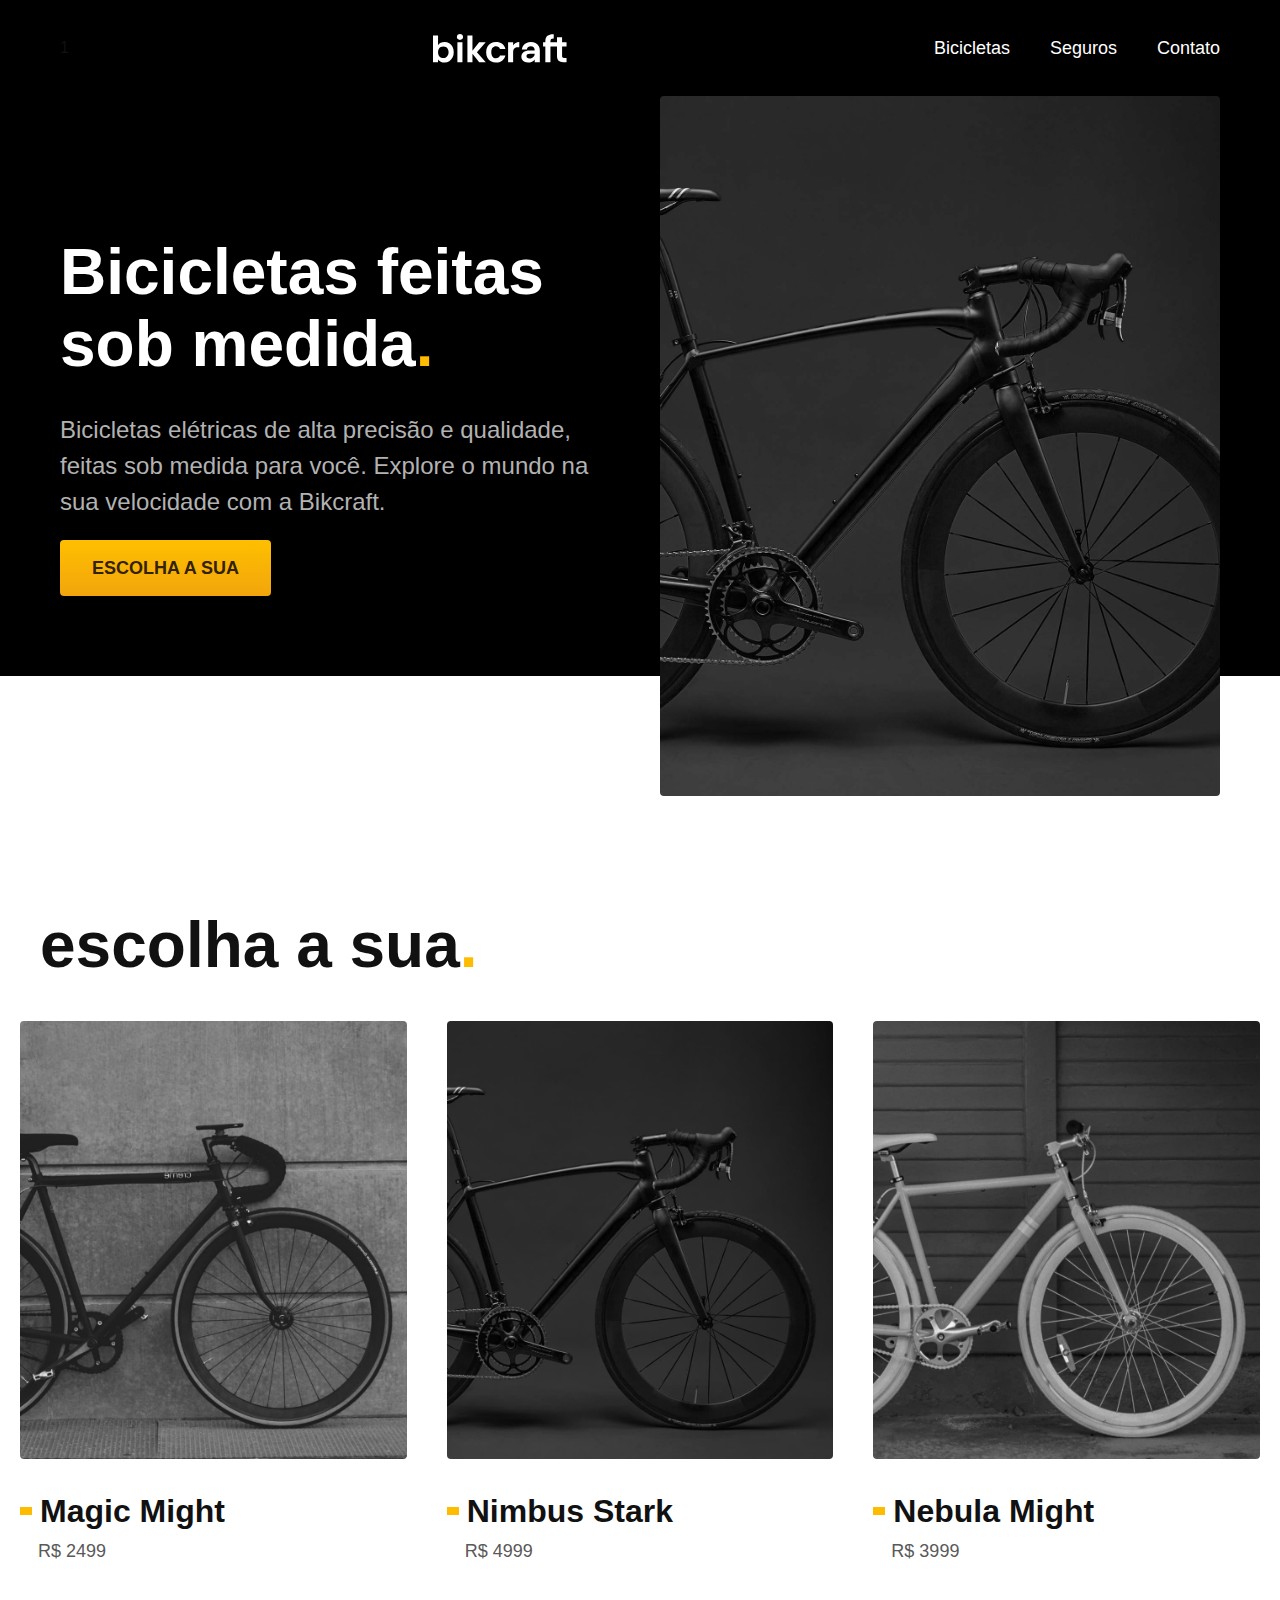
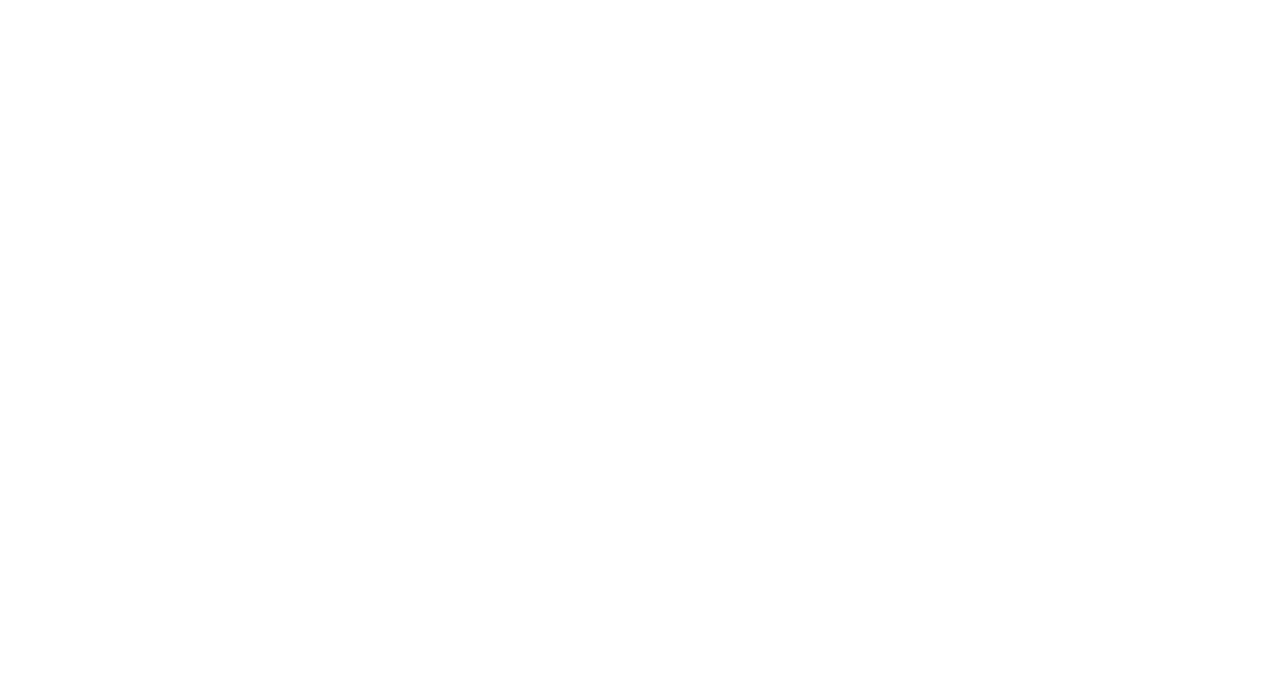
==== index.html @ 13116627 "Structuring the list of bicycles in Home" ====
<!DOCTYPE html>
<html lang="pt-br">
  <head>
    <meta charset="UTF-8" />
    <meta name="viewport" content="width=device-width, initial-scale=1.0" />

    <title>Bikcraft - Bicicletas Elétricas</title>
    <meta
      name="description"
      content="Bicicletas elétricas de alta precisão e qualidade,  feitas sob medida para o cliente. Explore o mundo na sua velocidade com a Bikcraft."
    />

    <link rel="stylesheet" href="./css/style.css" />
  </head>

  <body>
    <header class="header-bg">
      <div class="header">
        1
        <a href="./">
          <img src="./img/bikcraft.svg" alt="Bikcraft" />
        </a>
        <nav aria-label="primaria">
          <ul class="header-menu font-1-m cor-0">
            <li><a href="./bicicletas.html">Bicicletas</a></li>
            <li><a href="./seguros.html">Seguros</a></li>
            <li><a href="./contato.html">Contato</a></li>
          </ul>
        </nav>
      </div>
    </header>
    <main class="introducao-bg">
      <div class="introducao">
        <div class="introducao-conteudo">
          <h1 class="font-1-xxl cor-0">
            Bicicletas feitas sob medida<span class="cor-p1">.</span>
          </h1>
          <p class="font-2-l cor-5">
            Bicicletas elétricas de alta precisão e qualidade, feitas sob medida
            para você. Explore o mundo na sua velocidade com a Bikcraft.
          </p>
          <a class="botao" href="./bicicletas.html">Escolha a sua</a>
        </div>
        <div>
          <img
            src="./img/fotos/introducao.jpg"
            alt="Bicicleta elétrica preta."
          />
        </div>
      </div>
    </main>
    <article class="bicicletas-lista">
      <h2 class="font-1-xxl">escolha a sua<span class="cor-p1">.</span></h2>
      <ul>
        <li>
          <a href="./bicicletas/magic.html">
            <img src="img/bicicletas/magic-home.jpg" alt="Bicicleta Preta" />
            <h3 class="font-1-xl">Magic Might</h3>
            <span class="font-2-m cor-8">R$ 2499</span>
          </a>
        </li>
        <li>
          <a href="./bicicletas/nimbus.html">
            <img src="img/bicicletas/nimbus-home.jpg" alt="Bicicleta Preta" />
            <h3 class="font-1-xl">Nimbus Stark</h3>
            <span class="font-2-m cor-8">R$ 4999</span>
          </a>
        </li>
        <li>
          <a href="./bicicletas/nebula.html">
            <img src="img/bicicletas/nebula-home.jpg" alt="Bicicleta Preta" />
            <h3 class="font-1-xl">Nebula Might</h3>
            <span class="font-2-m cor-8">R$ 3999</span>
          </a>
        </li>
      </ul>
    </article>
  </body>
</html>
---- css/style.css ----
@import "./global/global.css";
@import "./utilidades/tipografia.css";
@import "./utilidades/cores.css";

@import "./global/header.css";

/* Utilidades */
@import "./utilidades/componentes.css";

/* Home */
@import "./home/introducao.css";
@import "./home/bicicletas-lista.css";
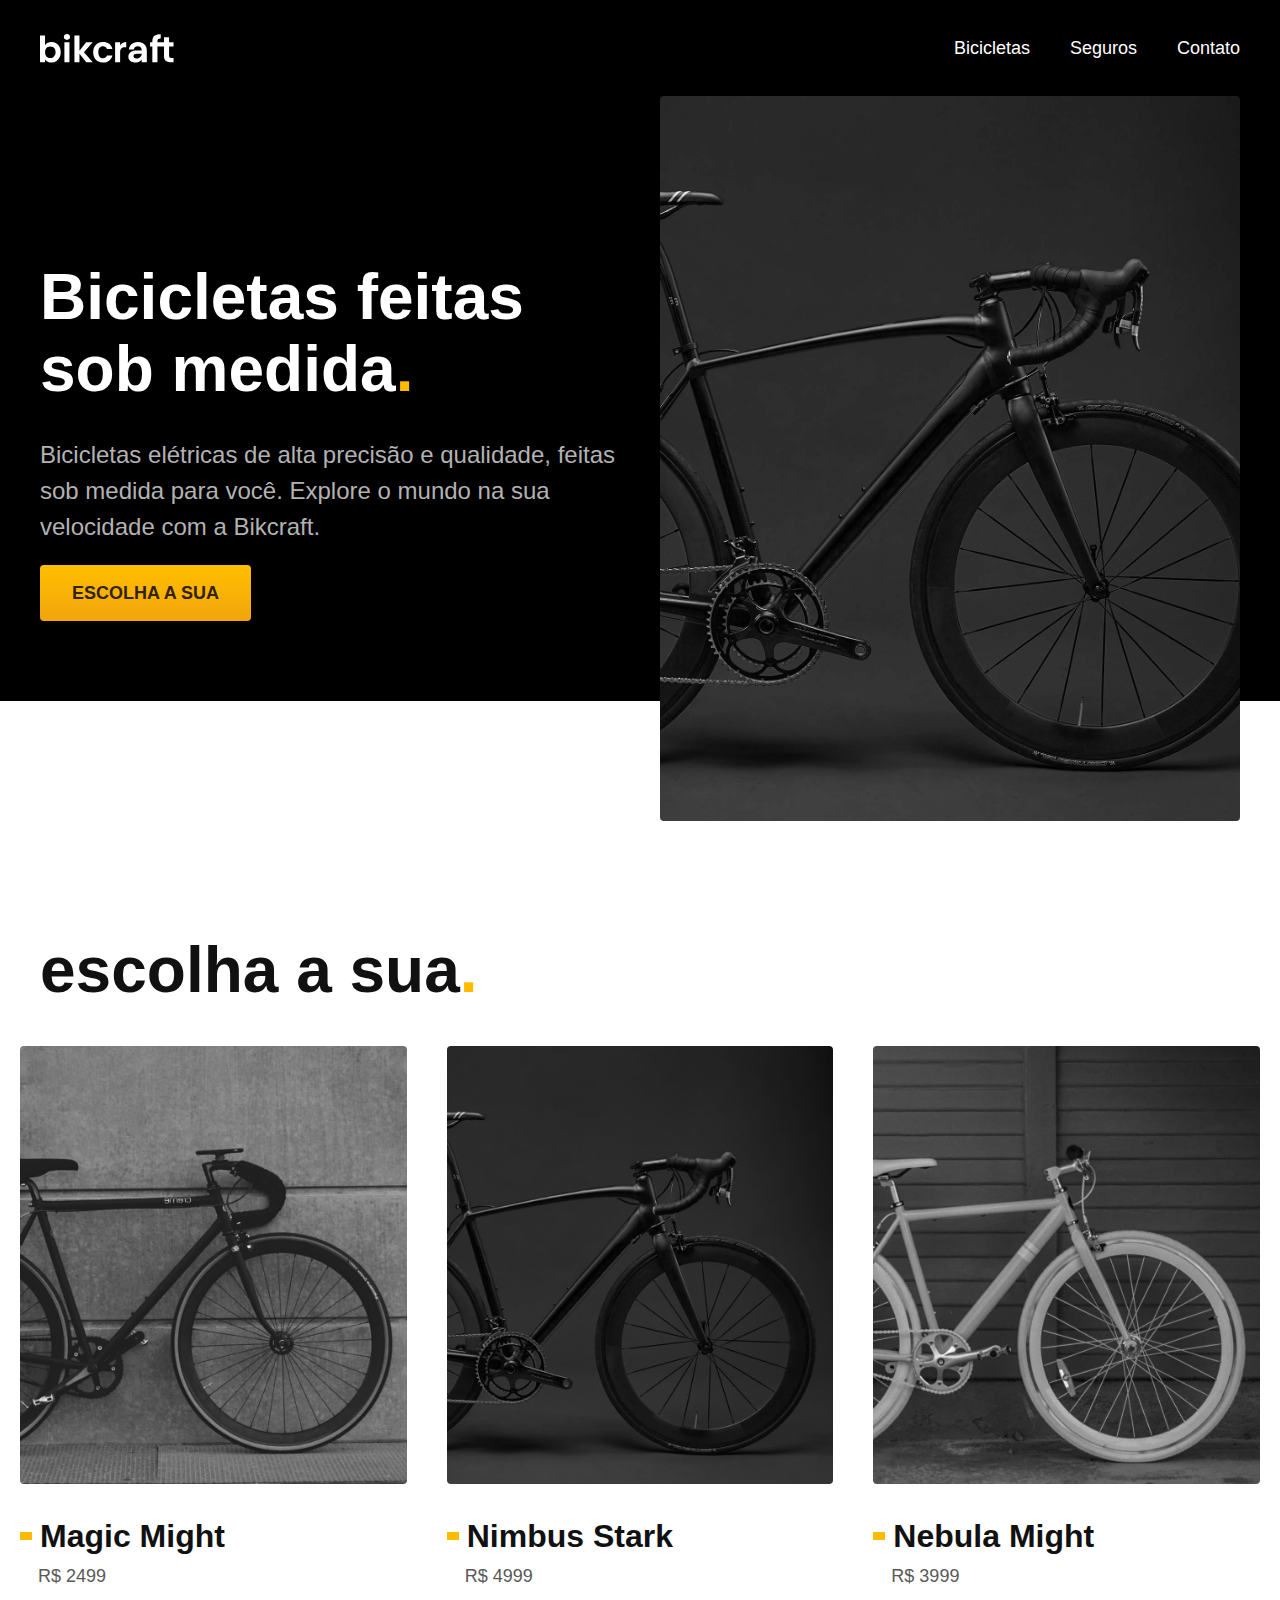
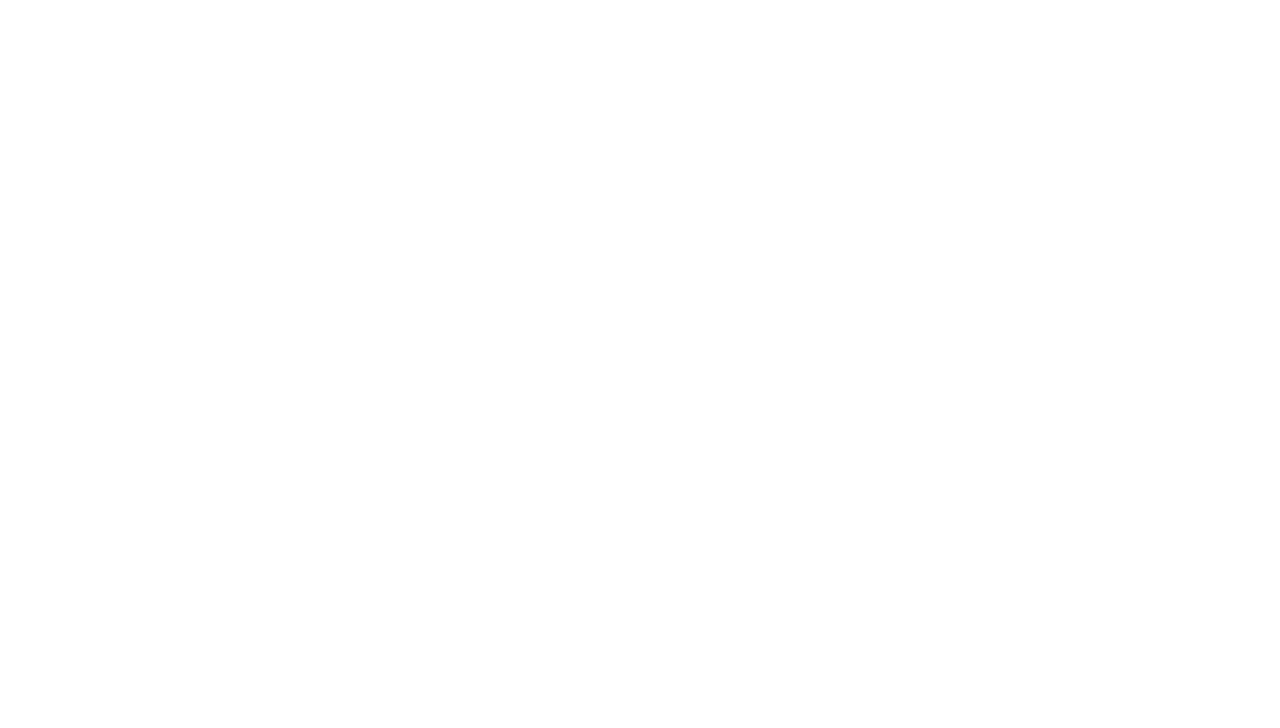
==== commit a1da42c7: "adding css container class" ====
--- a/index.html
+++ b/index.html
@@ -15,8 +15,7 @@
 
   <body>
     <header class="header-bg">
-      <div class="header">
-        1
+      <div class="container header">
         <a href="./">
           <img src="./img/bikcraft.svg" alt="Bikcraft" />
         </a>
@@ -30,7 +29,7 @@
       </div>
     </header>
     <main class="introducao-bg">
-      <div class="introducao">
+      <div class="container introducao">
         <div class="introducao-conteudo">
           <h1 class="font-1-xxl cor-0">
             Bicicletas feitas sob medida<span class="cor-p1">.</span>
@@ -50,7 +49,9 @@
       </div>
     </main>
     <article class="bicicletas-lista">
-      <h2 class="font-1-xxl">escolha a sua<span class="cor-p1">.</span></h2>
+      <h2 class="container font-1-xxl">
+        escolha a sua<span class="cor-p1">.</span>
+      </h2>
       <ul>
         <li>
           <a href="./bicicletas/magic.html">
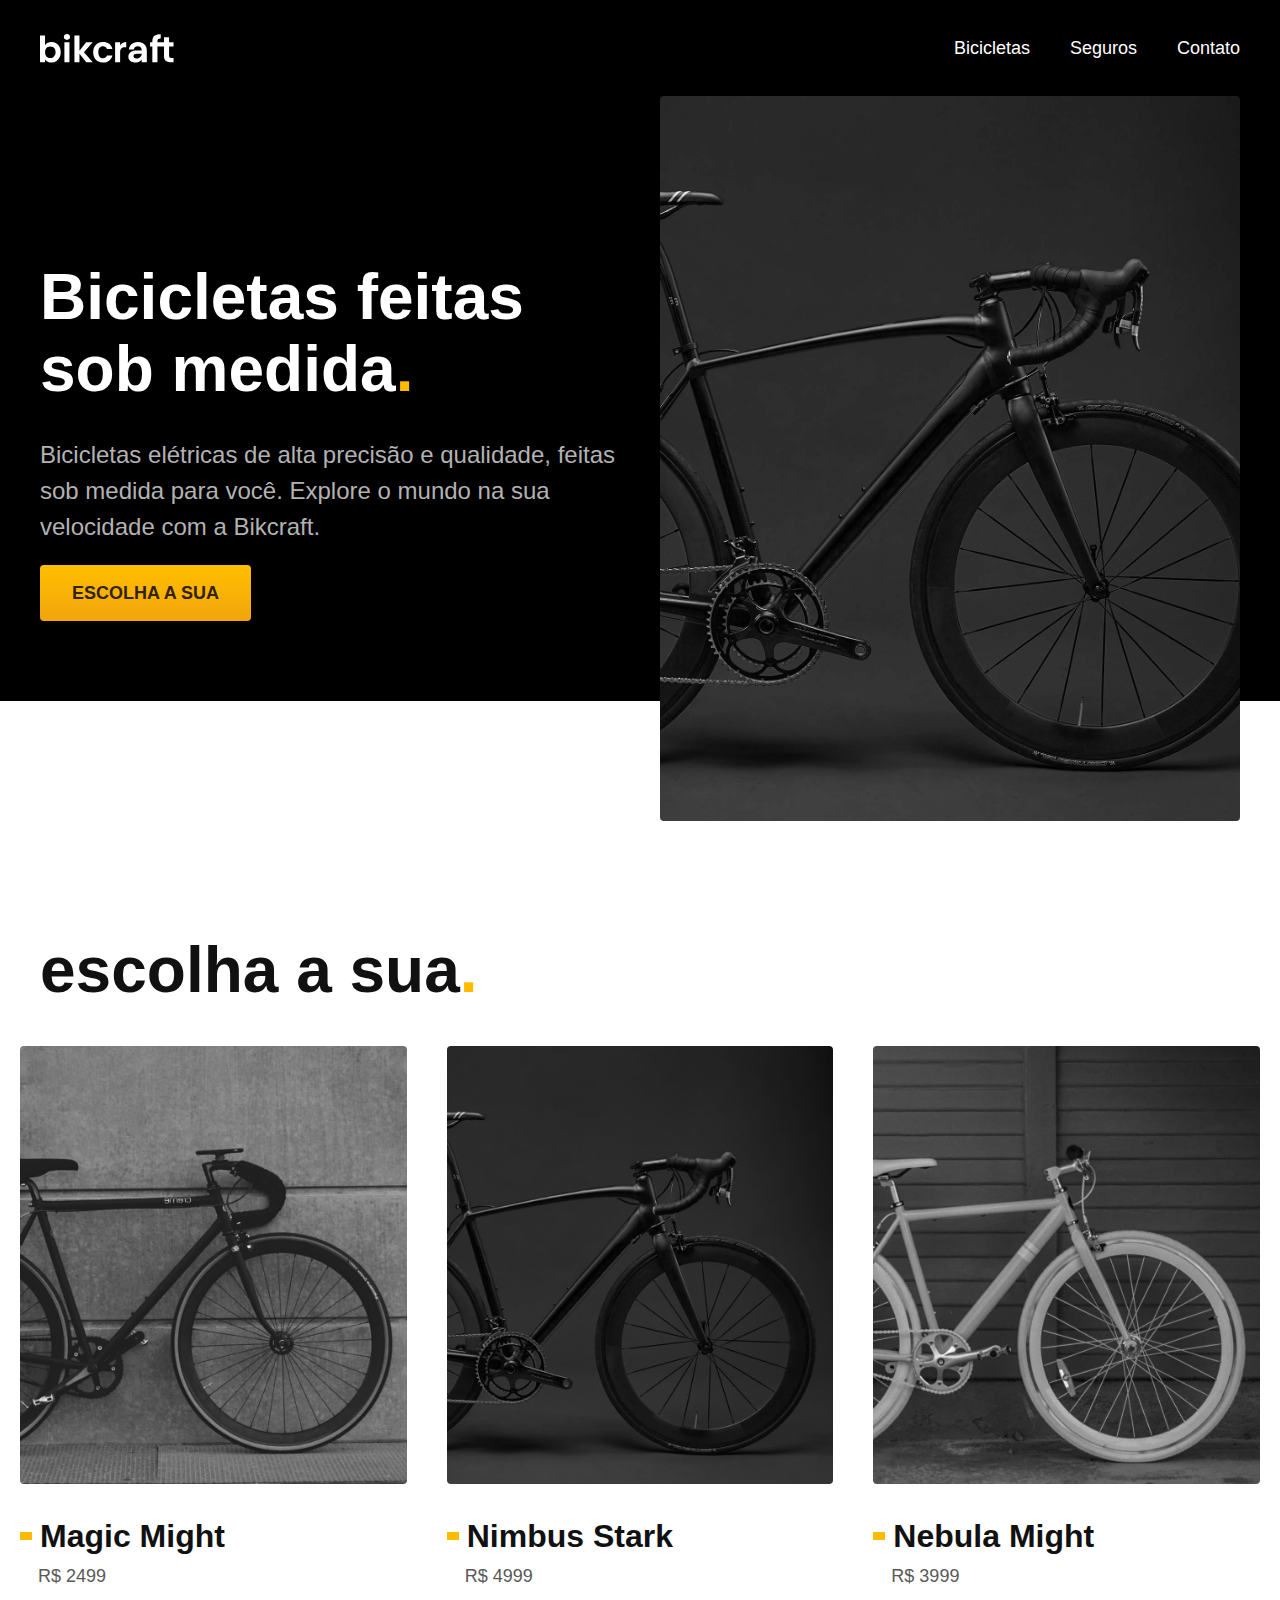
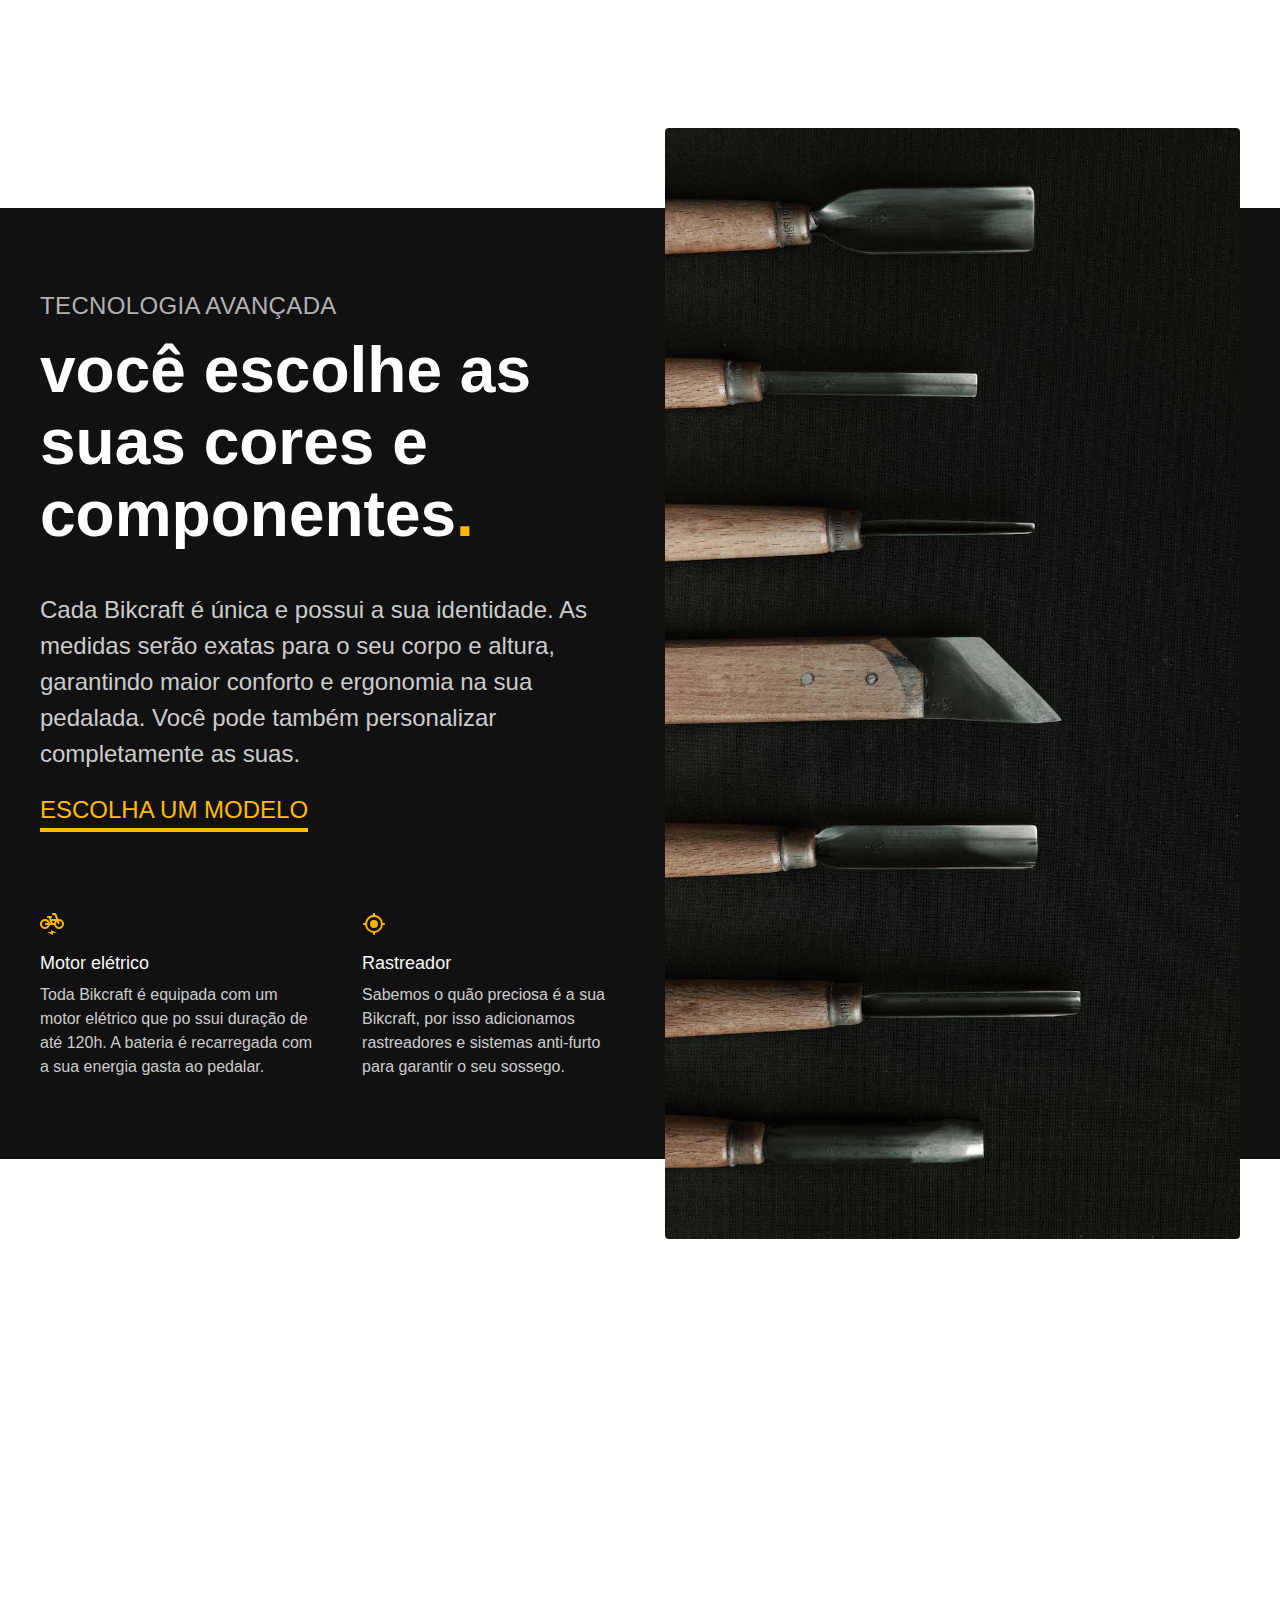
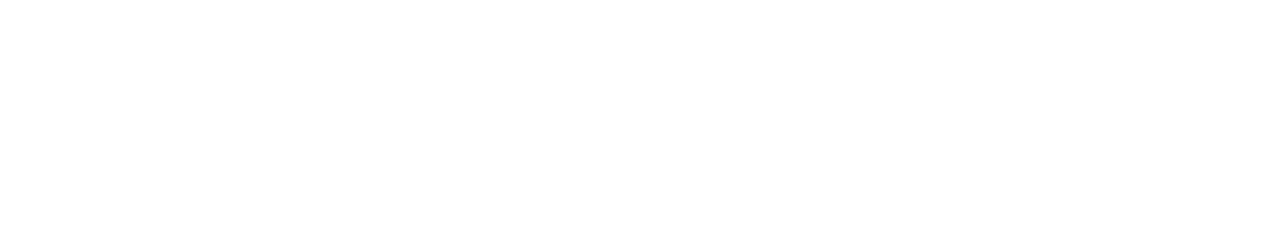
==== commit 9db6a8d0: "Stylizing session technology on home page" ====
--- a/index.html
+++ b/index.html
@@ -76,5 +76,46 @@
         </li>
       </ul>
     </article>
+    <article class="tecnologia-bg">
+      <div class="tecnologia-conteudo container">
+        <div class="tecnologia-info">
+          <span class="font-2-l-b cor-5">tecnologia avançada</span>
+          <h1 class="font-1-xxl cor-0">
+            você escolhe as suas cores e componentes<span class="cor-p1"
+              >.</span
+            >
+          </h1>
+          <p class="font-2-l cor-4">
+            Cada Bikcraft é única e possui a sua identidade. As medidas serão
+            exatas para o seu corpo e altura, garantindo maior conforto e
+            ergonomia na sua pedalada. Você pode também personalizar
+            completamente as suas.
+          </p>
+          <a class="link" href="#">escolha um modelo</a>
+          <div class="tencologia-vantagens">
+            <div>
+              <img src="/img/icones/eletrica.svg" />
+              <h2 class="font-1-m cor-1">Motor elétrico</h2>
+              <p class="font-2-s cor-4">
+                Toda Bikcraft é equipada com um motor elétrico que po ssui
+                duração de até 120h. A bateria é recarregada com a sua energia
+                gasta ao pedalar.
+              </p>
+            </div>
+            <div>
+              <img src="/img/icones/rastreador.svg" />
+              <h2 class="cor-1 font-1-m">Rastreador</h2>
+              <p class="font-2-s cor-4">
+                Sabemos o quão preciosa é a sua Bikcraft, por isso adicionamos
+                rastreadores e sistemas anti-furto para garantir o seu sossego.
+              </p>
+            </div>
+          </div>
+        </div>
+        <div class="tecnologia-img">
+          <img src="./img/fotos/tecnologia.jpg" alt="" />
+        </div>
+      </div>
+    </article>
   </body>
 </html>
--- a/css/style.css
+++ b/css/style.css
@@ -10,3 +10,4 @@
 /* Home */
 @import "./home/introducao.css";
 @import "./home/bicicletas-lista.css";
+@import "./home/tecnologia.css";
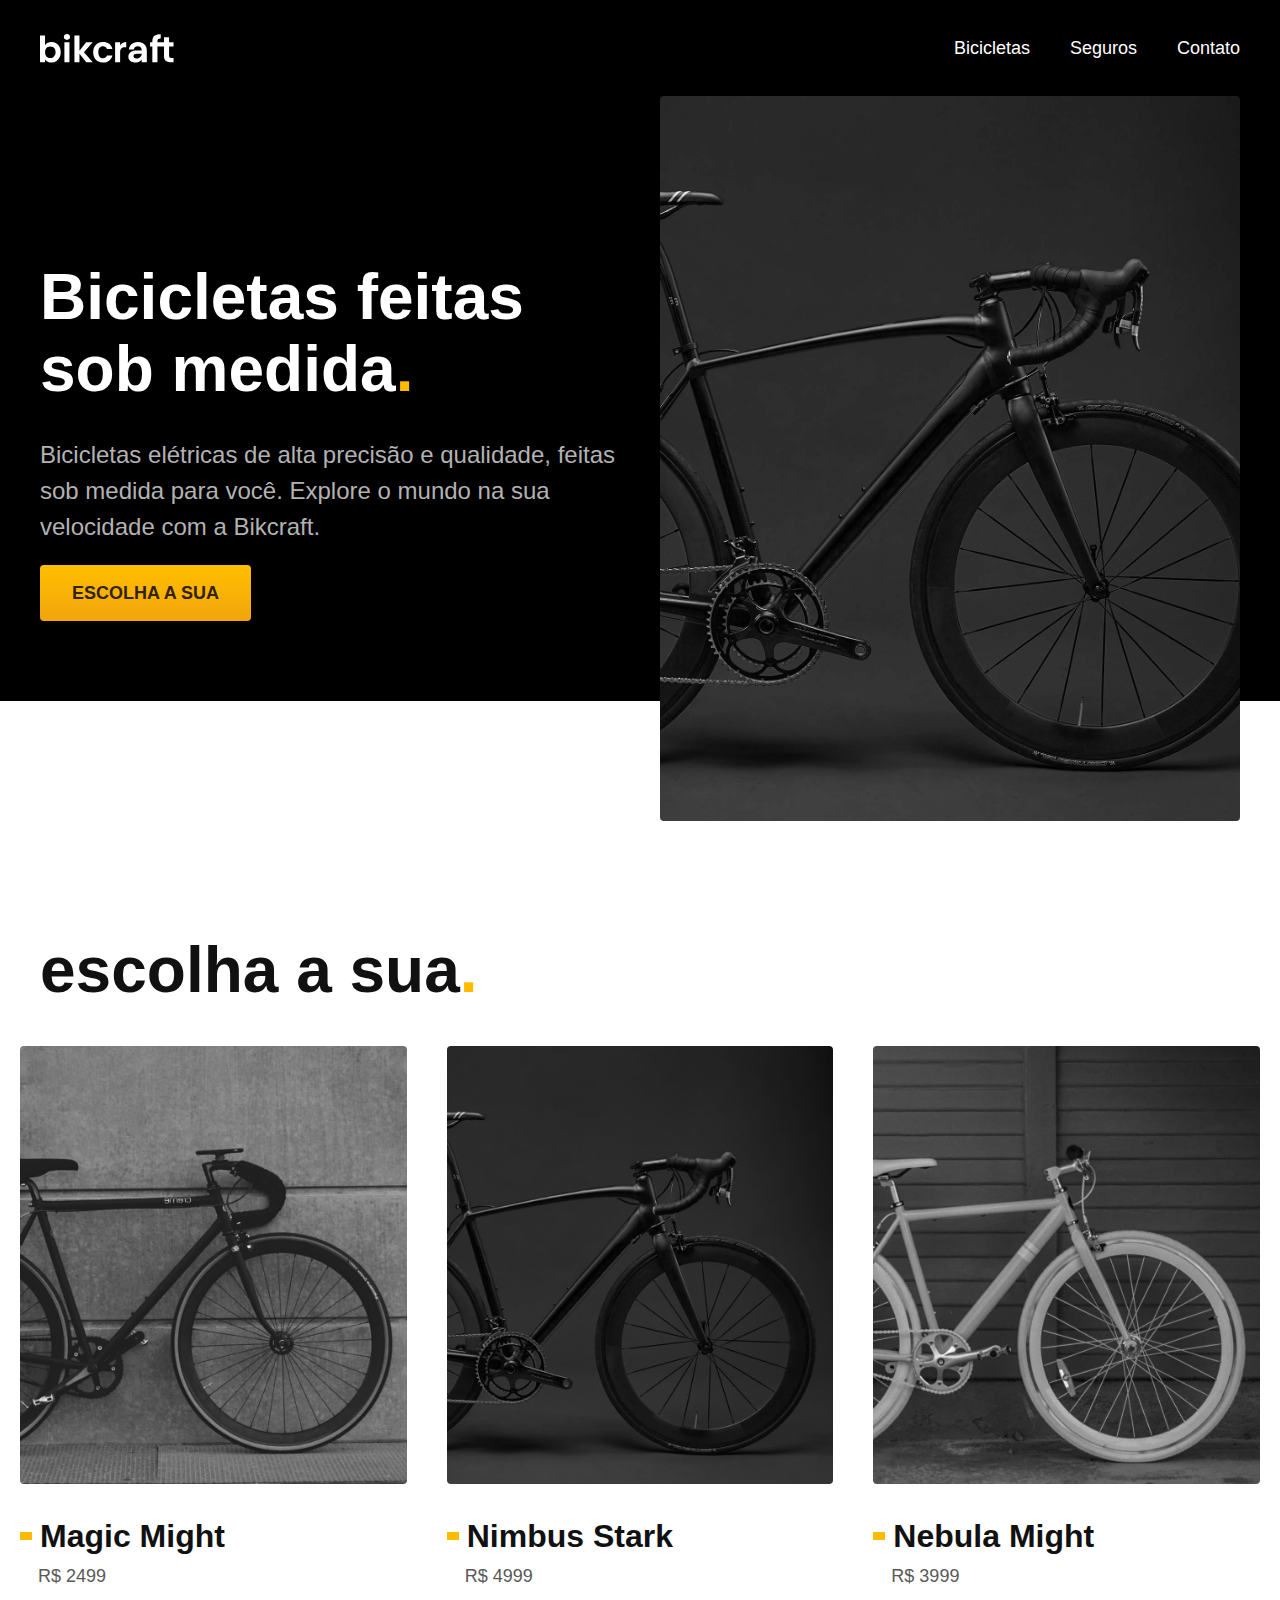
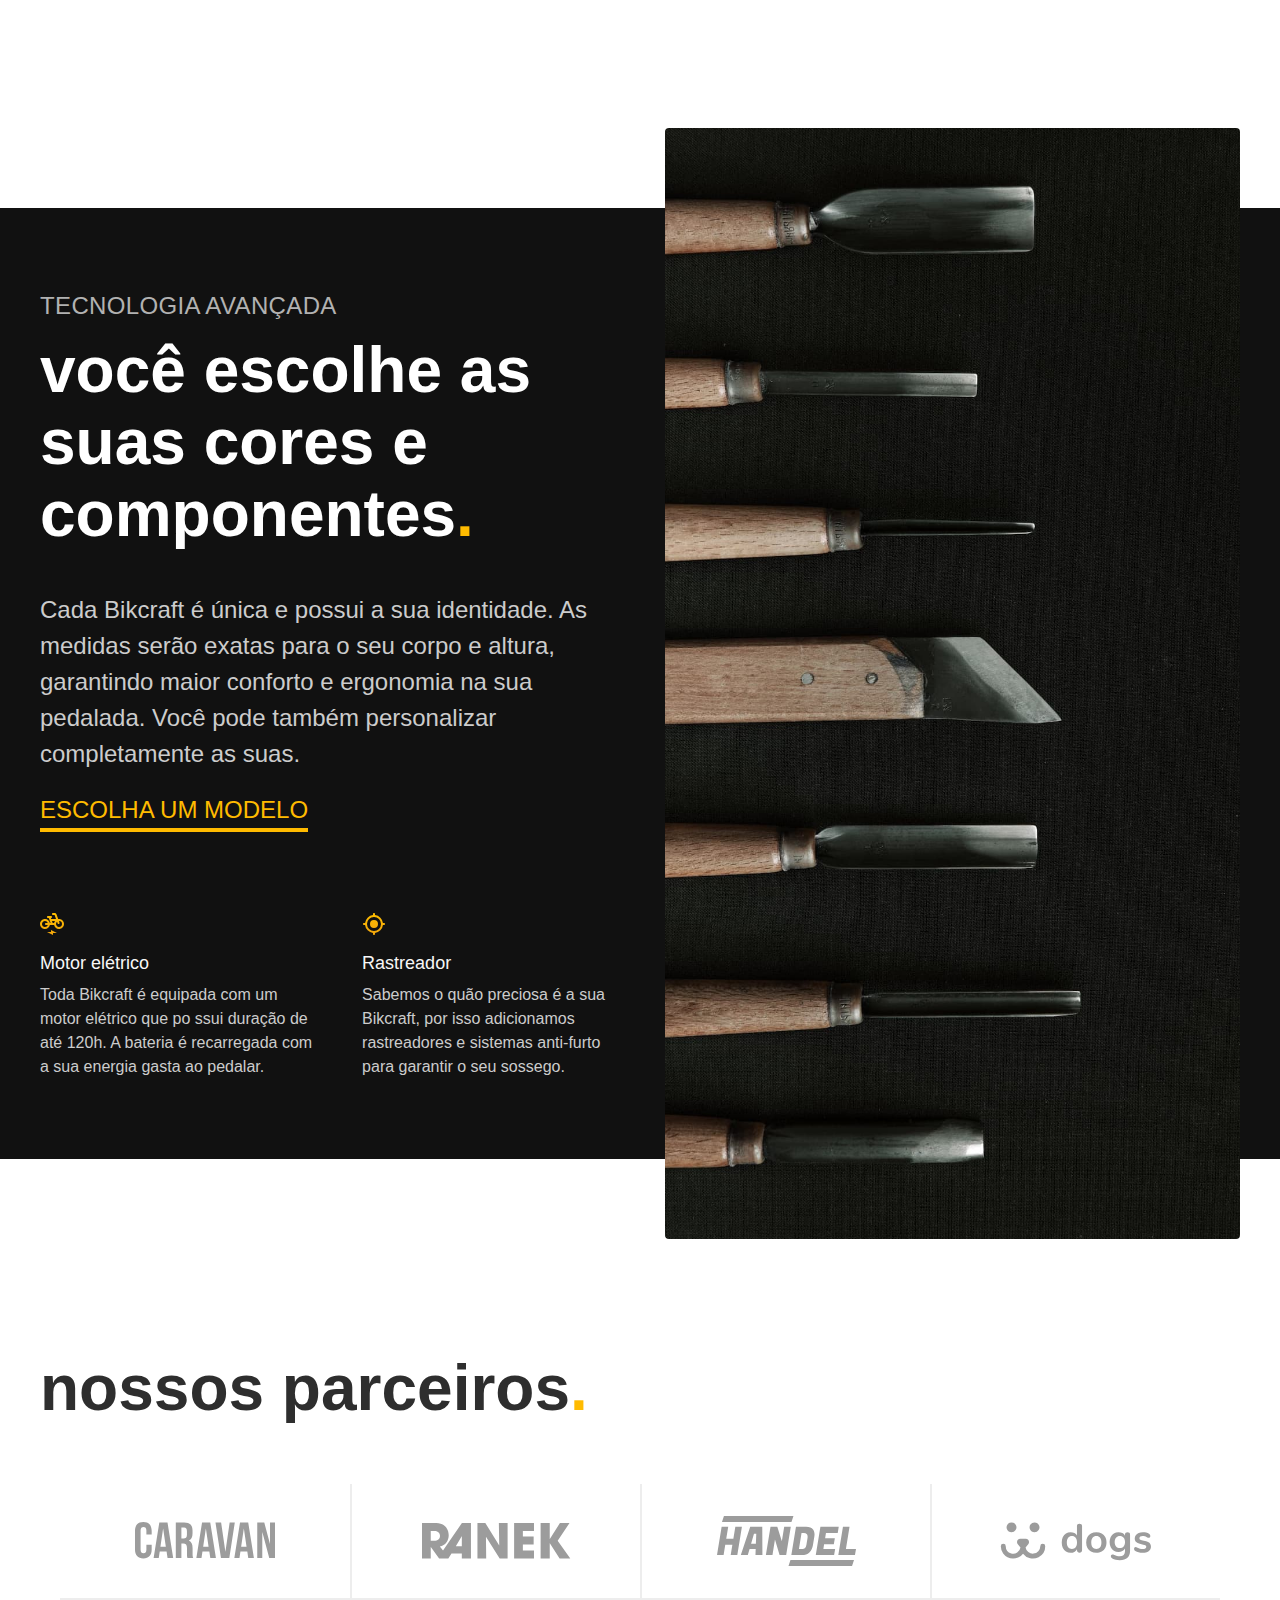
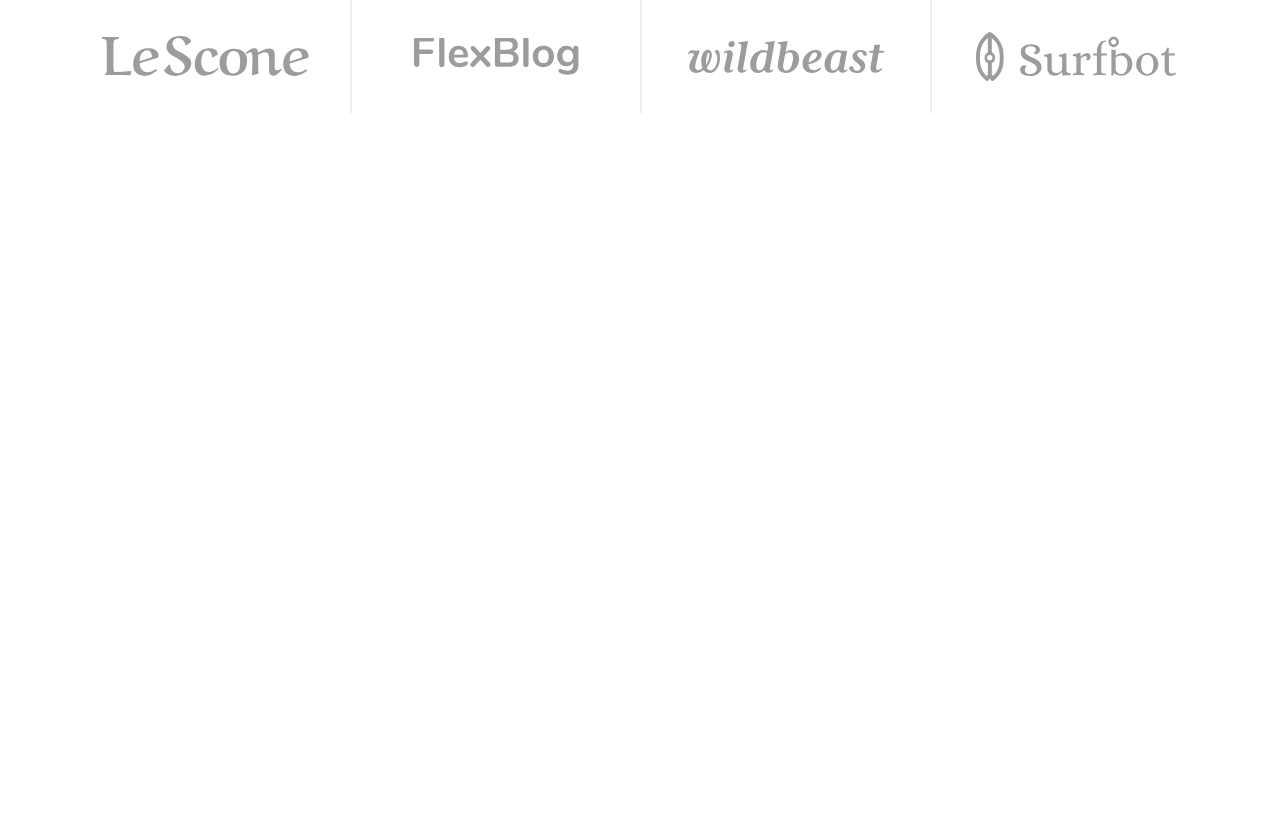
==== commit f84180f2: "Styling the Partners section" ====
--- a/index.html
+++ b/index.html
@@ -117,5 +117,20 @@
         </div>
       </div>
     </article>
+    <section class="container parceiros">
+      <h2 class="font-1-xxl cor-10">
+        nossos parceiros<span class="cor-p1">.</span>
+      </h2>
+      <ul>
+        <li><img src="img/parceiros/caravan.svg" /></li>
+        <li><img src="img/parceiros/ranek.svg" /></li>
+        <li><img src="img/parceiros/handel.svg" /></li>
+        <li><img src="img/parceiros/dogs.svg" /></li>
+        <li><img src="img/parceiros/lescone.svg" /></li>
+        <li><img src="img/parceiros/flexblog.svg" /></li>
+        <li><img src="img/parceiros/wildbeast.svg" /></li>
+        <li><img src="img/parceiros/surfbot.svg" /></li>
+      </ul>
+    </section>
   </body>
 </html>
--- a/css/style.css
+++ b/css/style.css
@@ -11,3 +11,4 @@
 @import "./home/introducao.css";
 @import "./home/bicicletas-lista.css";
 @import "./home/tecnologia.css";
+@import "./home/parceiros.css";
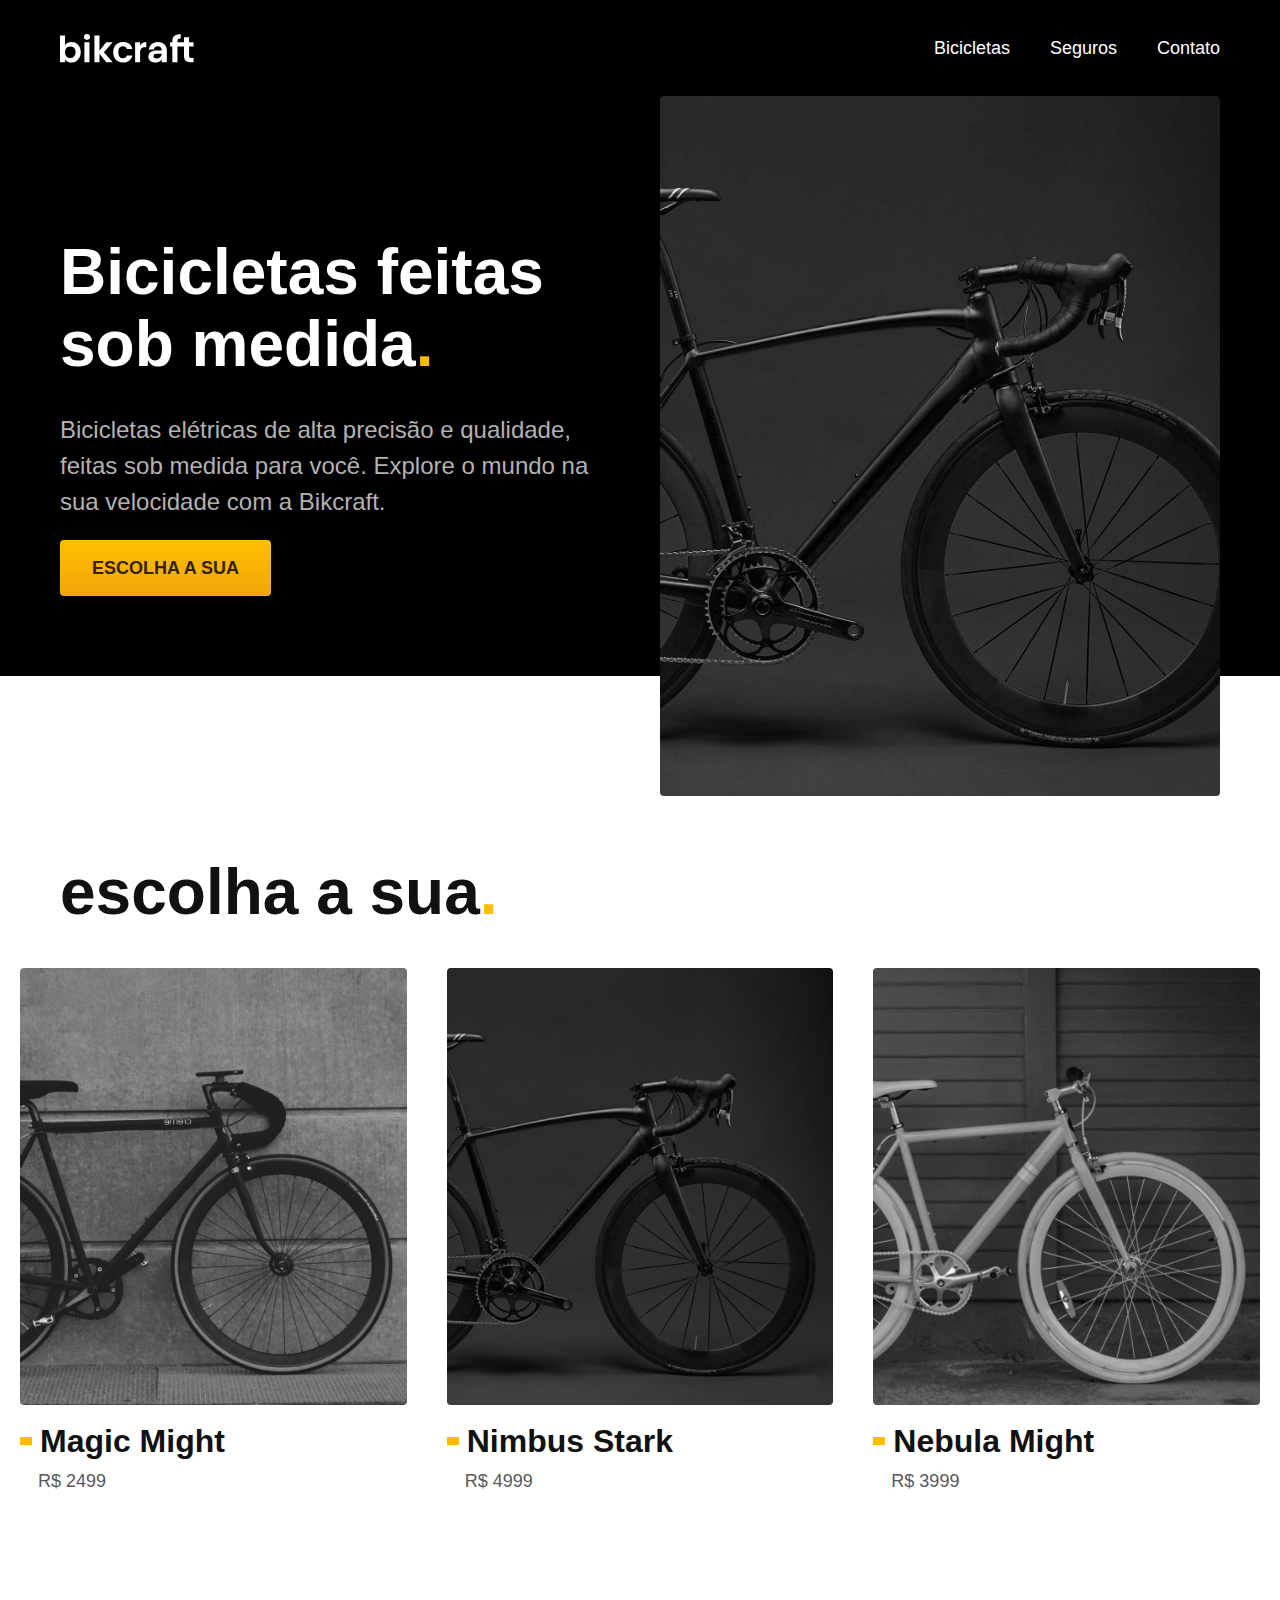
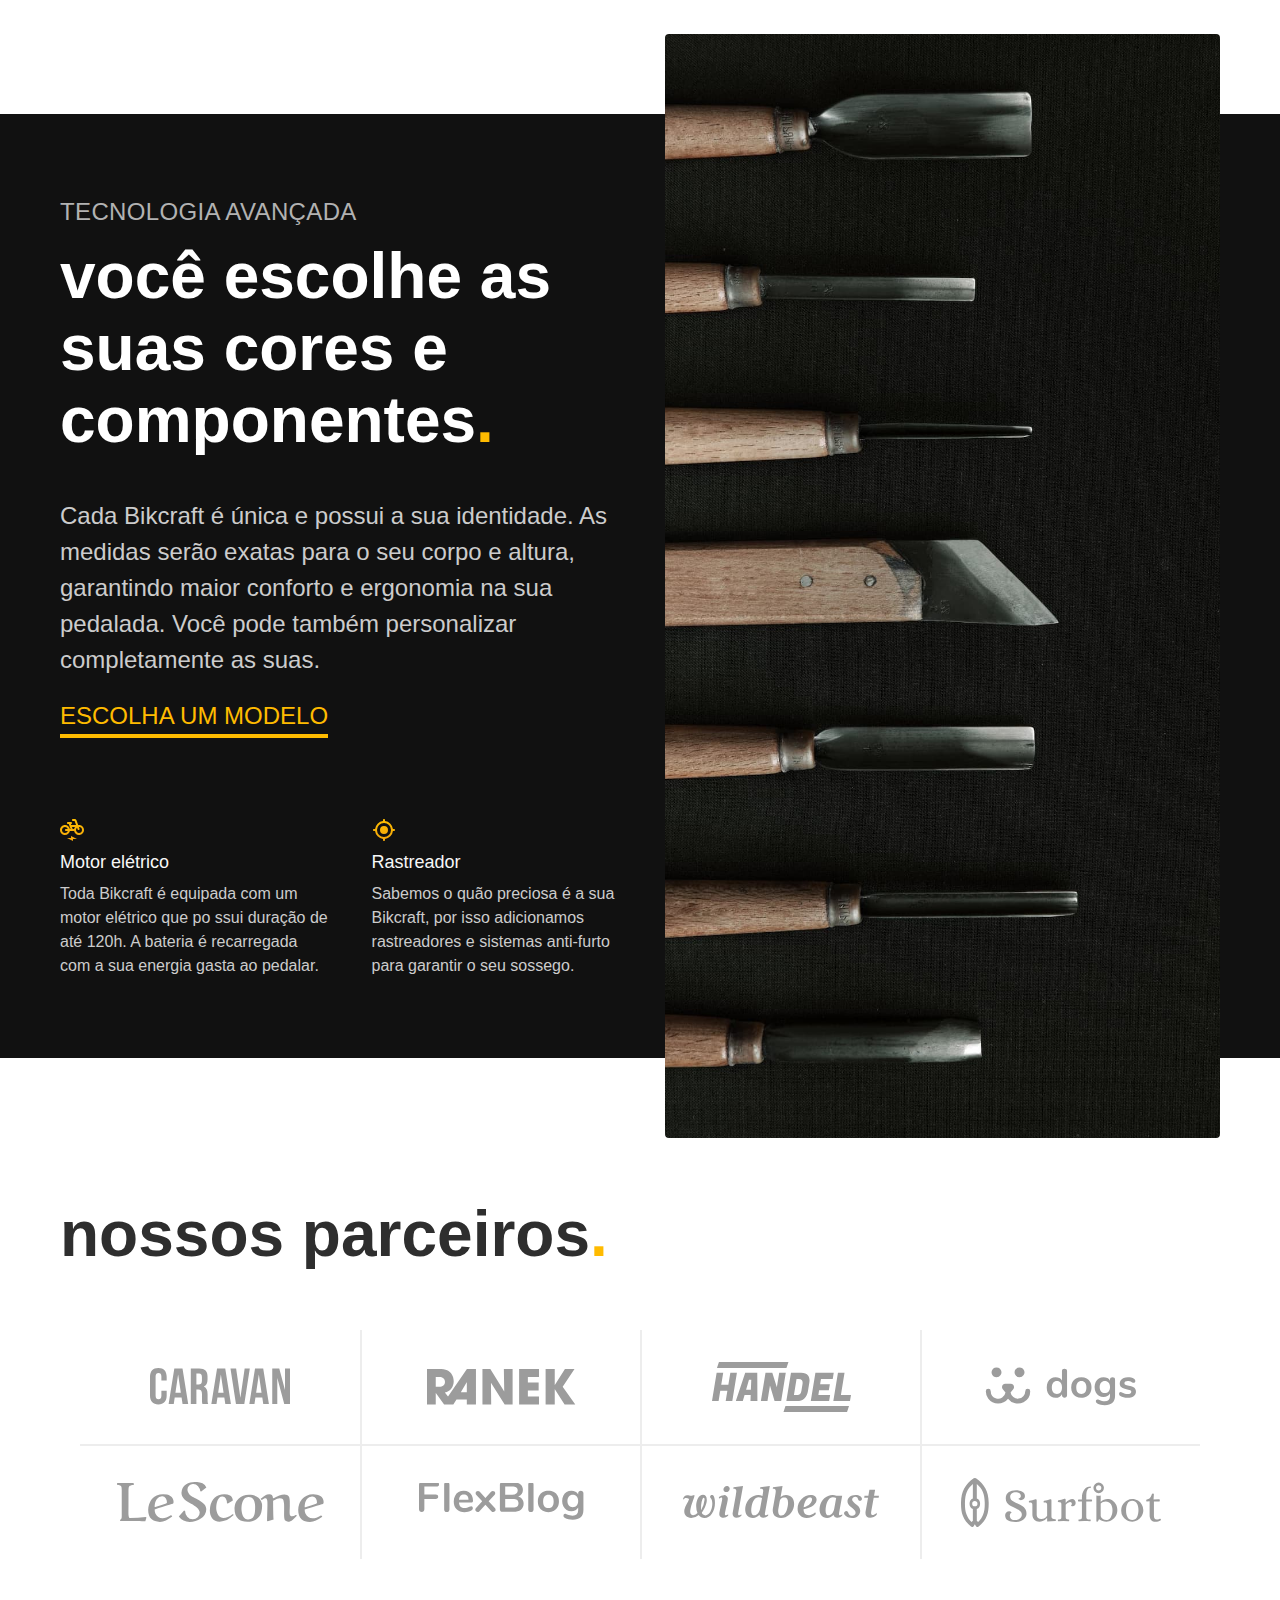
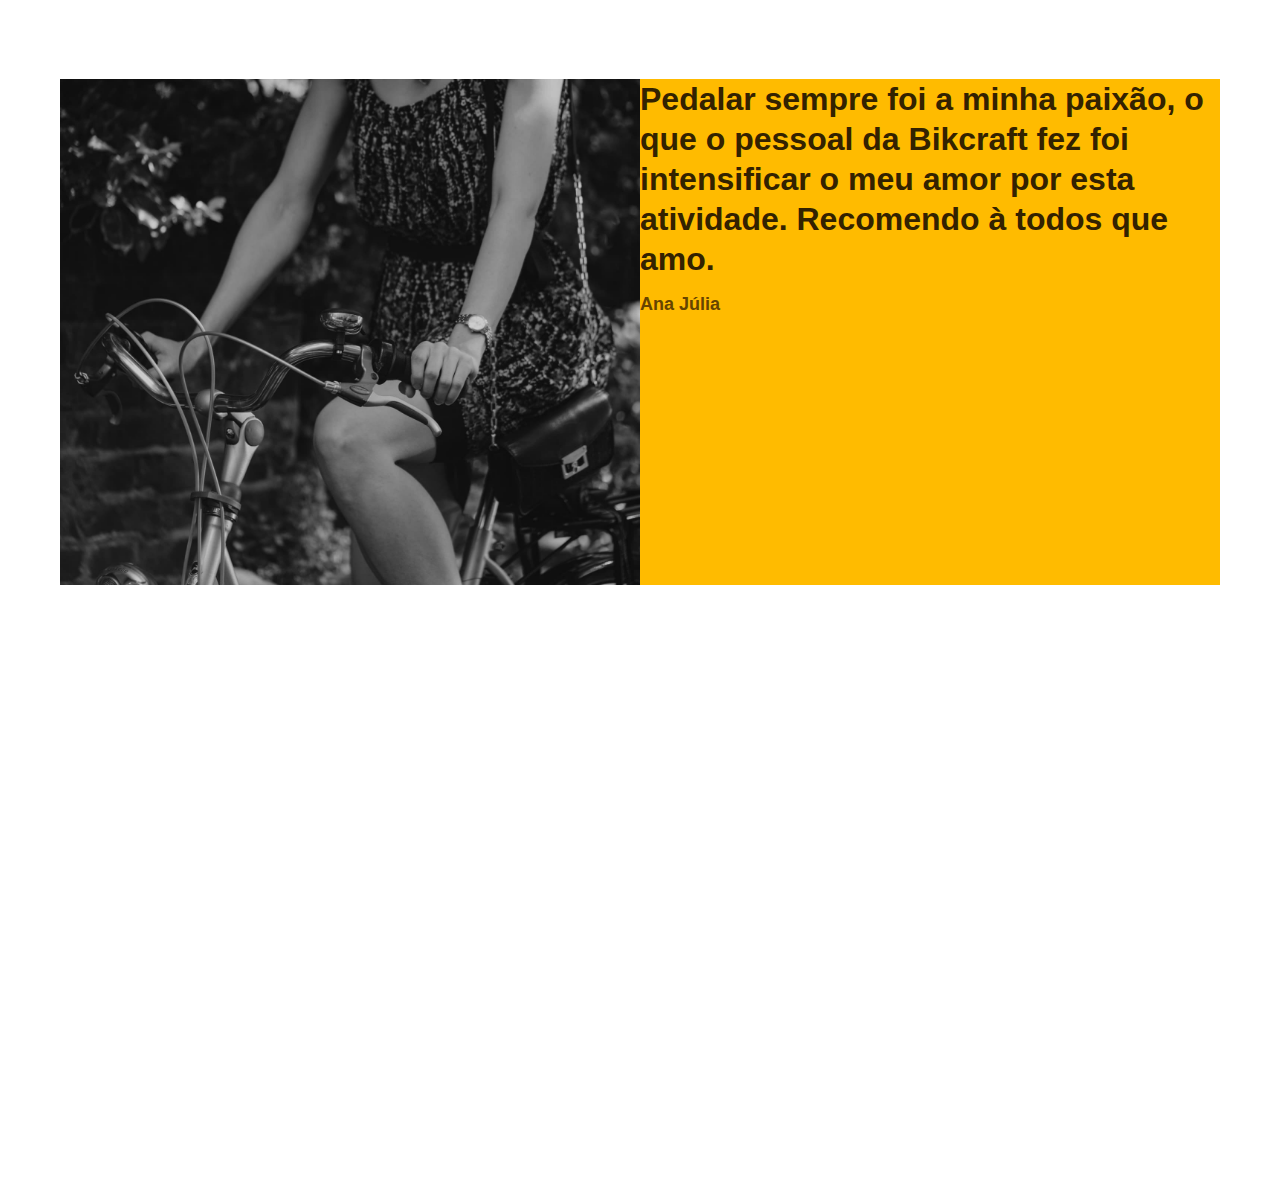
==== commit be73aa07: "Styling the Partners section" ====
--- a/index.html
+++ b/index.html
@@ -132,5 +132,22 @@
         <li><img src="img/parceiros/surfbot.svg" /></li>
       </ul>
     </section>
+    <section>
+      <div class="depoimento container">
+        <div>
+          <img src="/img/fotos/depoimento.jpg" />
+        </div>
+        <div class="depoimento-conteudo">
+          <blockquote class="font-1-xl cor-p5">
+            <p>
+              Pedalar sempre foi a minha paixão, o que o pessoal da Bikcraft fez
+              foi intensificar o meu amor por esta atividade. Recomendo à todos
+              que amo.
+            </p>
+            <span class="font-1-m-b cor-p4">Ana Júlia</span>
+          </blockquote>
+        </div>
+      </div>
+    </section>
   </body>
 </html>
--- a/css/style.css
+++ b/css/style.css
@@ -12,3 +12,4 @@
 @import "./home/bicicletas-lista.css";
 @import "./home/tecnologia.css";
 @import "./home/parceiros.css";
+@import "./home/depoimento.css";
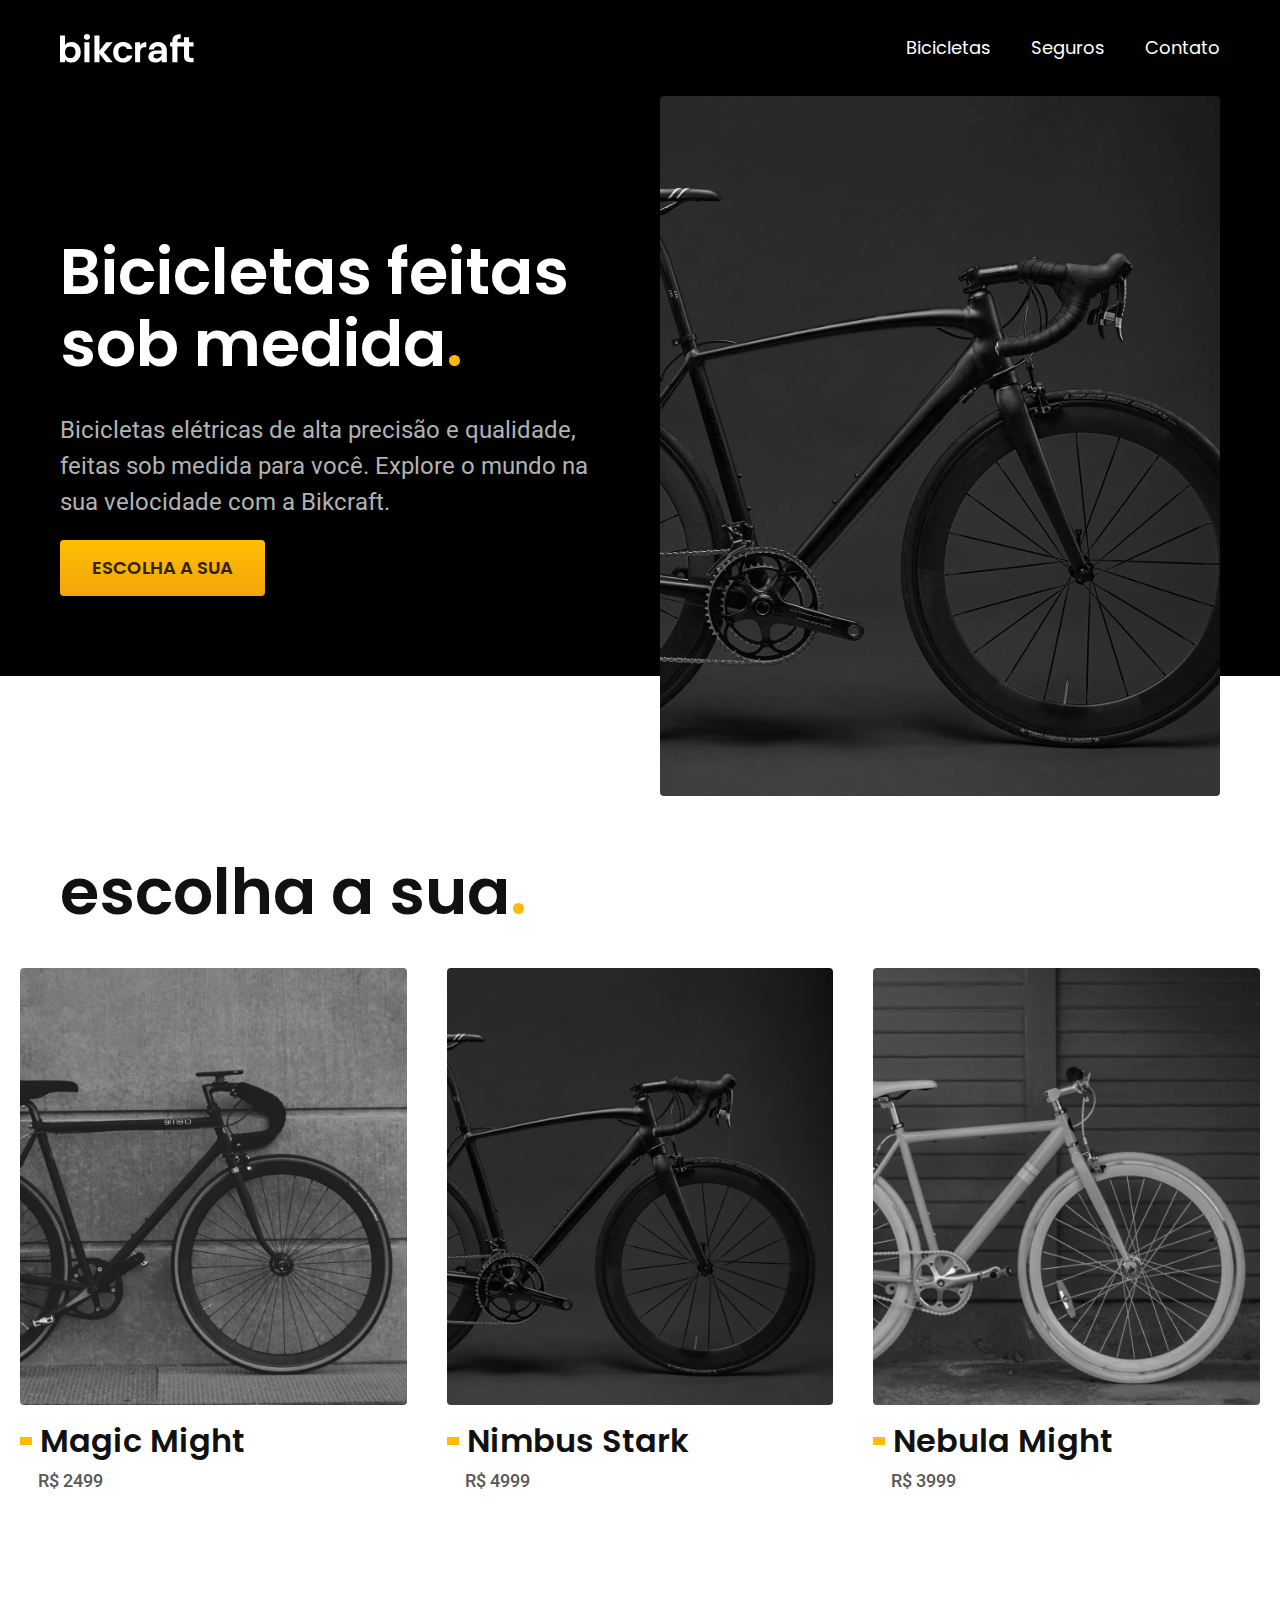
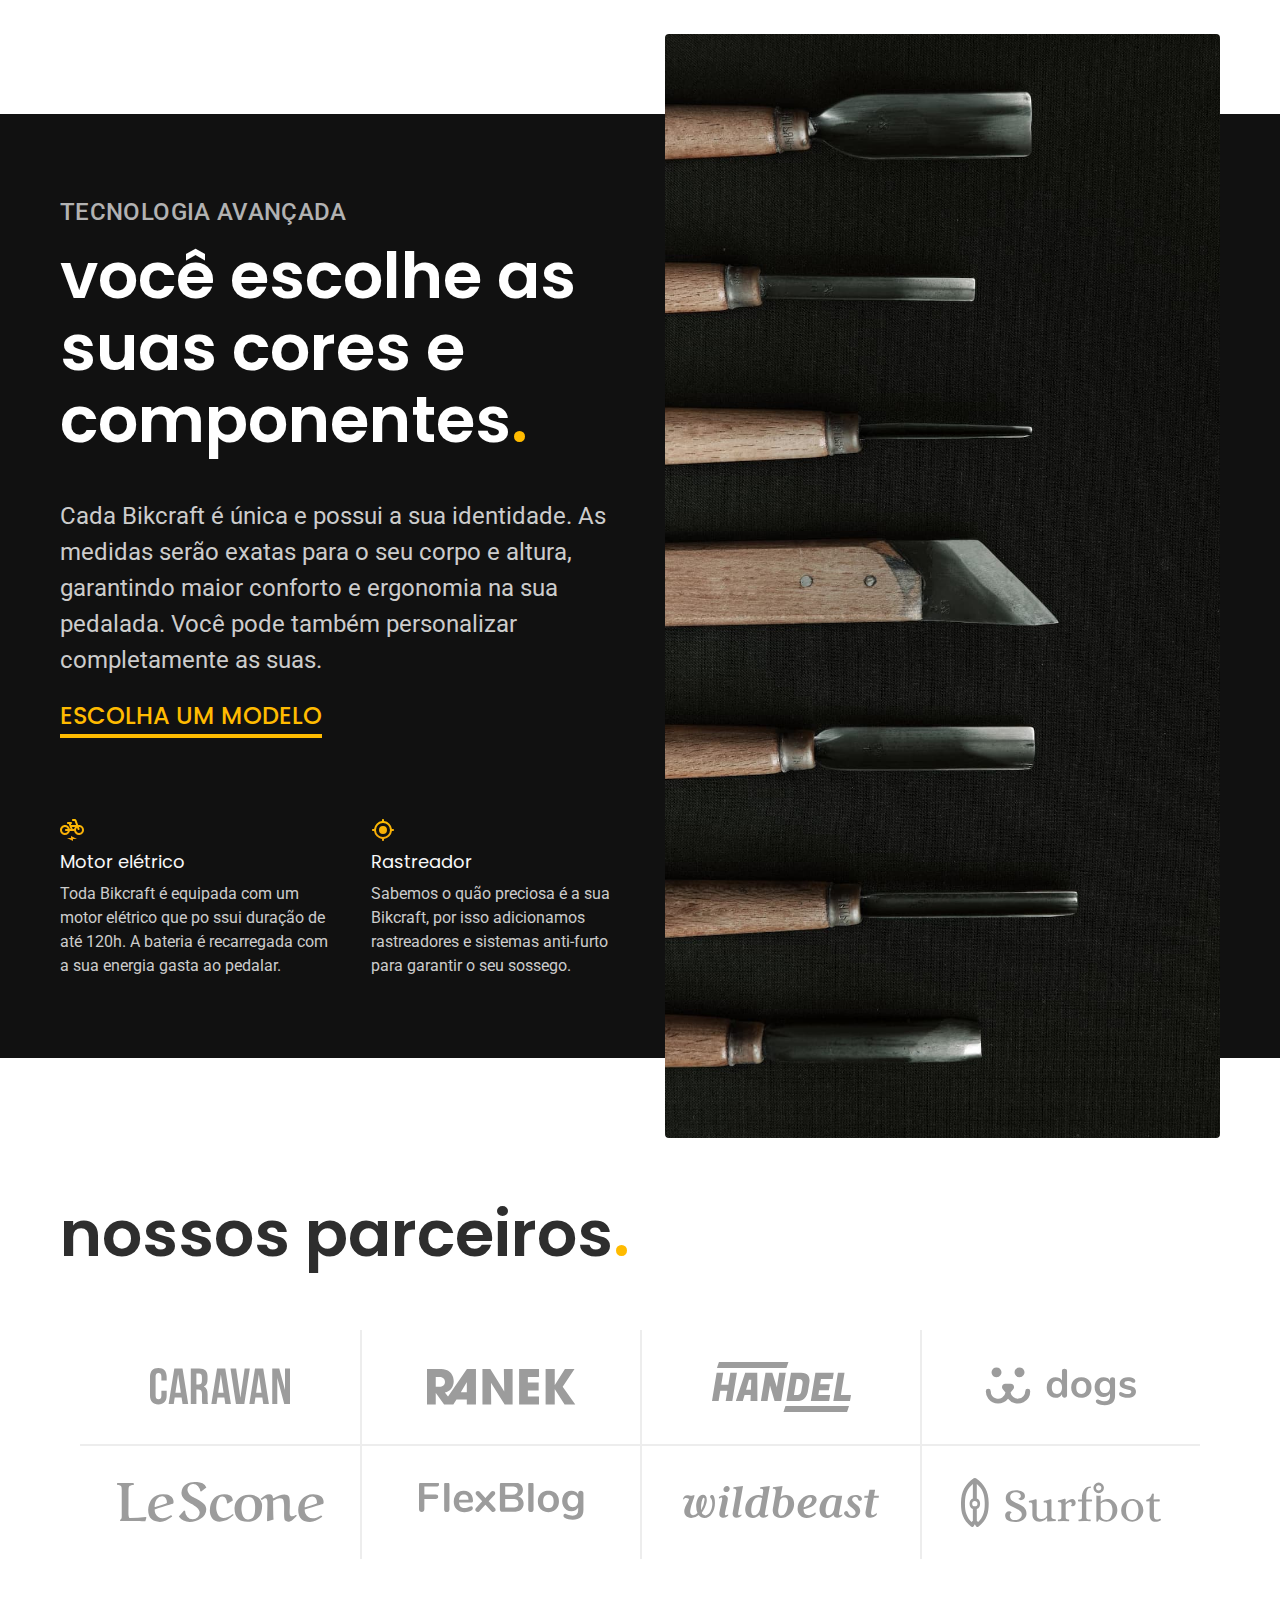
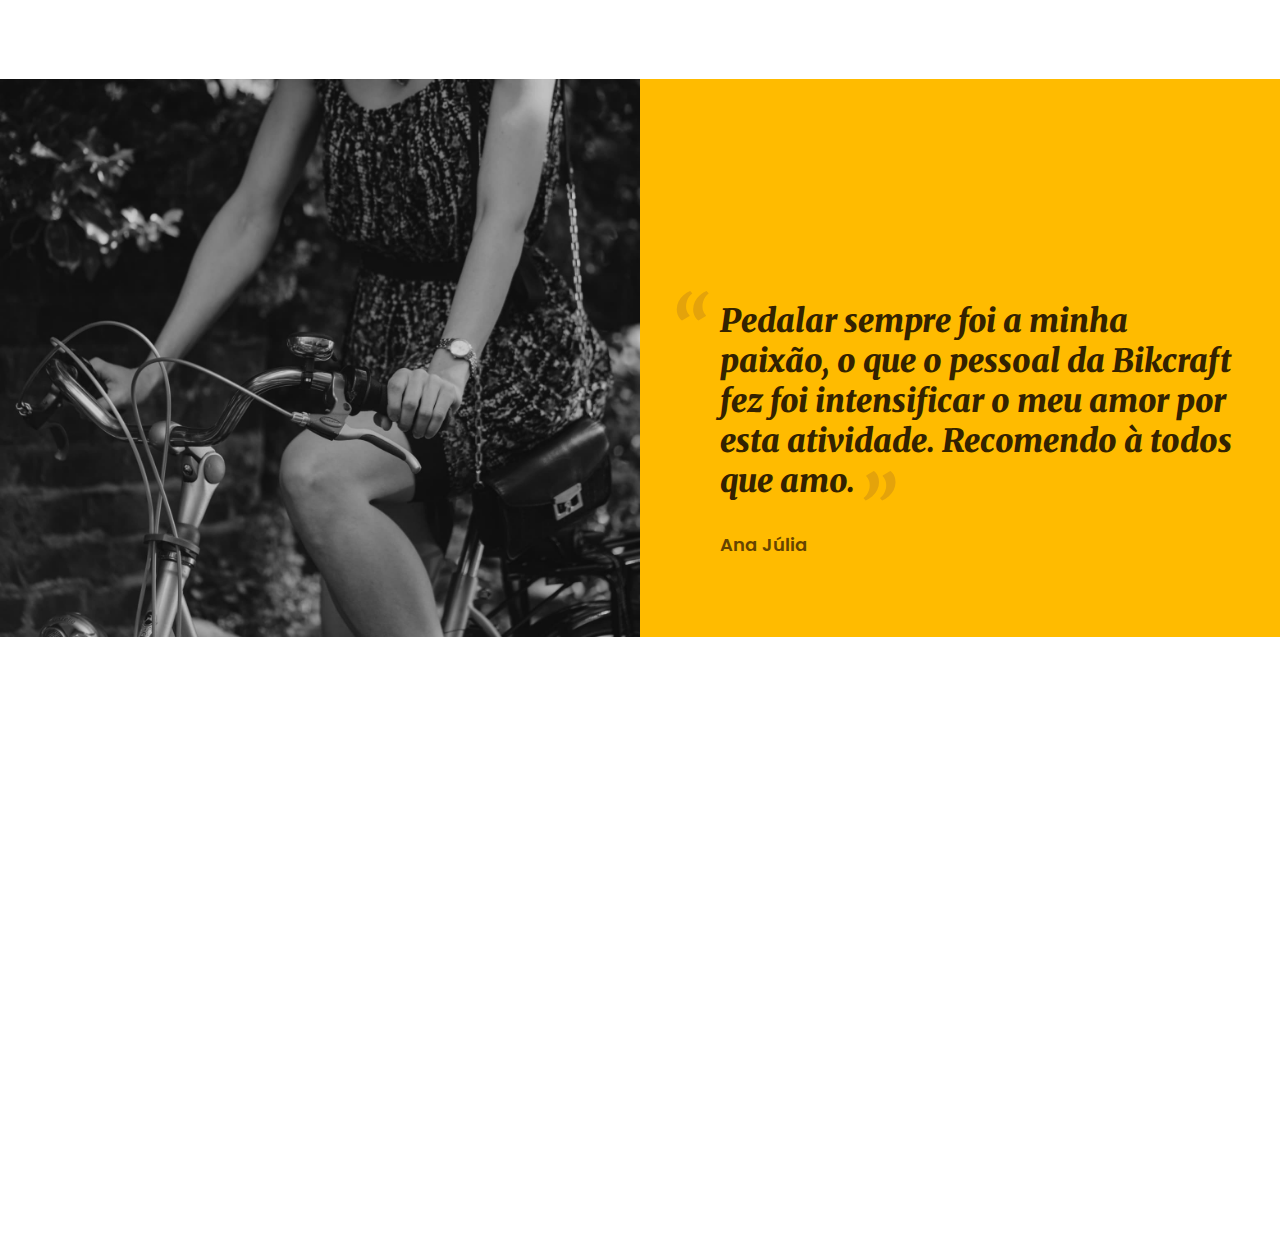
==== commit a88f86ec: "Styling the testimony section" ====
--- a/index.html
+++ b/index.html
@@ -9,7 +9,12 @@
       name="description"
       content="Bicicletas elétricas de alta precisão e qualidade,  feitas sob medida para o cliente. Explore o mundo na sua velocidade com a Bikcraft."
     />
-
+    <link rel="preconnect" href="https://fonts.googleapis.com" />
+    <link rel="preconnect" href="https://fonts.gstatic.com" crossorigin />
+    <link
+      href="https://fonts.googleapis.com/css2?family=Merriweather:ital,wght@1,900&family=Poppins:wght@400;600&family=Roboto:wght@500&display=swap"
+      rel="stylesheet"
+    />
     <link rel="stylesheet" href="./css/style.css" />
   </head>
 
@@ -132,21 +137,22 @@
         <li><img src="img/parceiros/surfbot.svg" /></li>
       </ul>
     </section>
-    <section>
-      <div class="depoimento container">
-        <div>
-          <img src="/img/fotos/depoimento.jpg" />
-        </div>
-        <div class="depoimento-conteudo">
-          <blockquote class="font-1-xl cor-p5">
-            <p>
-              Pedalar sempre foi a minha paixão, o que o pessoal da Bikcraft fez
-              foi intensificar o meu amor por esta atividade. Recomendo à todos
-              que amo.
-            </p>
-            <span class="font-1-m-b cor-p4">Ana Júlia</span>
-          </blockquote>
-        </div>
+    <section class="depoimento" aria-label="Depoimento">
+      <div>
+        <img
+          src="./img/fotos/depoimento.jpg"
+          alt="Pessoa pedalando uma bicicleta Bikcraft"
+        />
+      </div>
+      <div class="depoimento-conteudo">
+        <blockquote class="font-1-xl cor-p5">
+          <p>
+            Pedalar sempre foi a minha paixão, o que o pessoal da Bikcraft fez
+            foi intensificar o meu amor por esta atividade. Recomendo à todos
+            que amo.
+          </p>
+        </blockquote>
+        <span class="font-1-m-b cor-p4">Ana Júlia</span>
       </div>
     </section>
   </body>
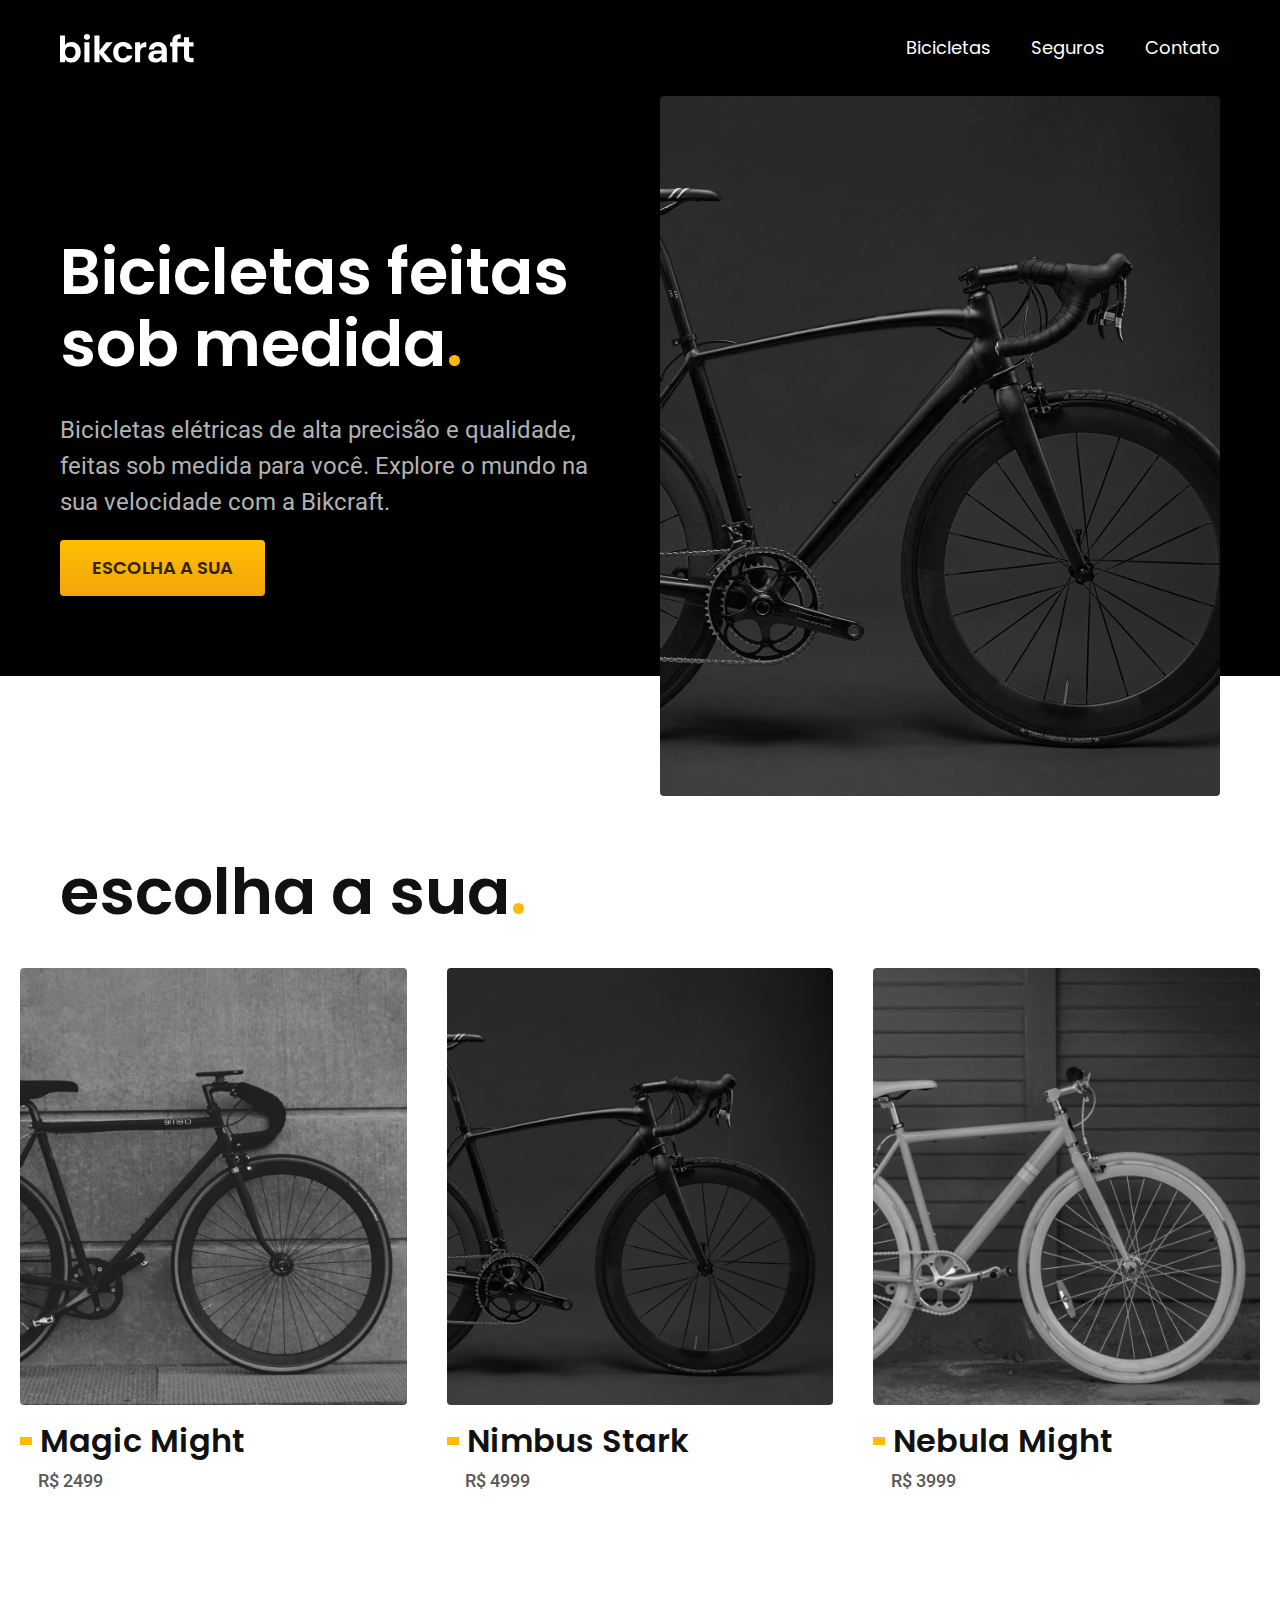
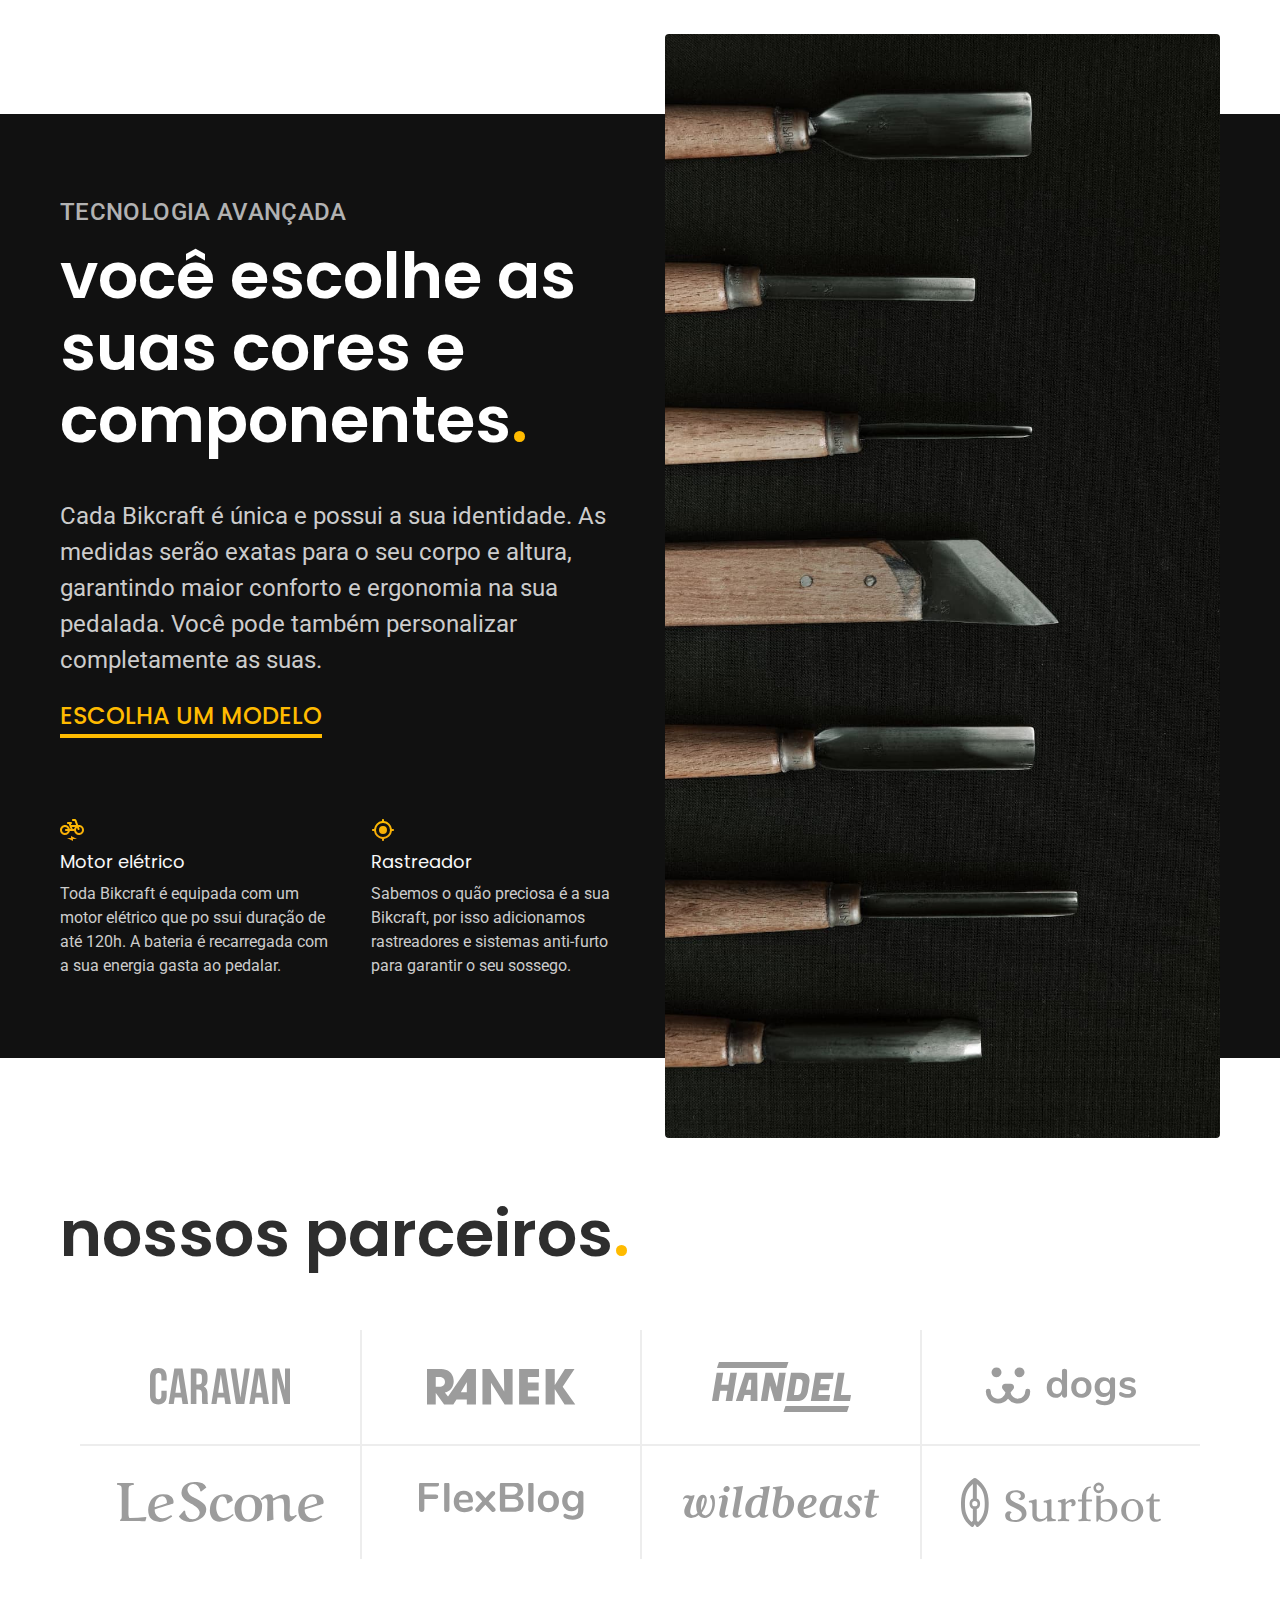
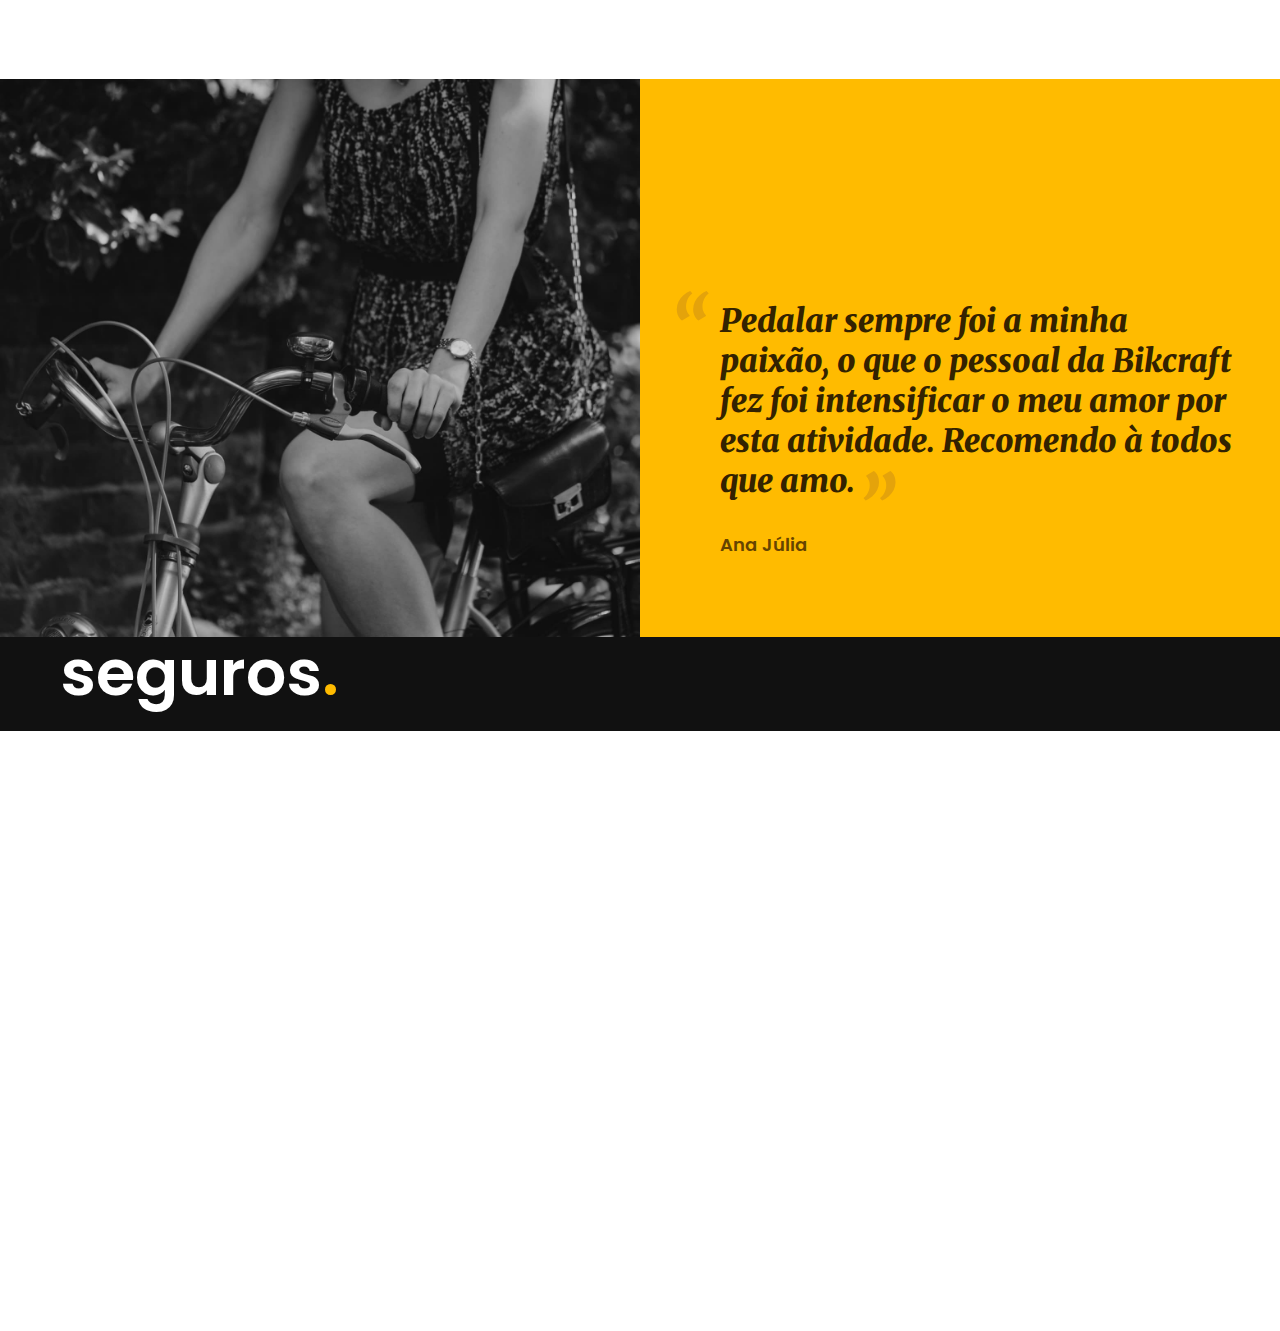
==== commit 4f2ab1dd: "starting styling session insurance" ====
--- a/index.html
+++ b/index.html
@@ -155,5 +155,13 @@
         <span class="font-1-m-b cor-p4">Ana Júlia</span>
       </div>
     </section>
+    <div class="seguros-bg">
+      <div class="seguros container">
+        <h1 class="font-1-xxl cor-0">seguros<span class="cor-p1">.</span></h1>
+        <div class="seguros-item">
+          <h3>PRATA</h3>
+        </div>
+      </div>
+    </div>
   </body>
 </html>
--- a/css/style.css
+++ b/css/style.css
@@ -13,3 +13,4 @@
 @import "./home/tecnologia.css";
 @import "./home/parceiros.css";
 @import "./home/depoimento.css";
+@import "./home/seguros.css";
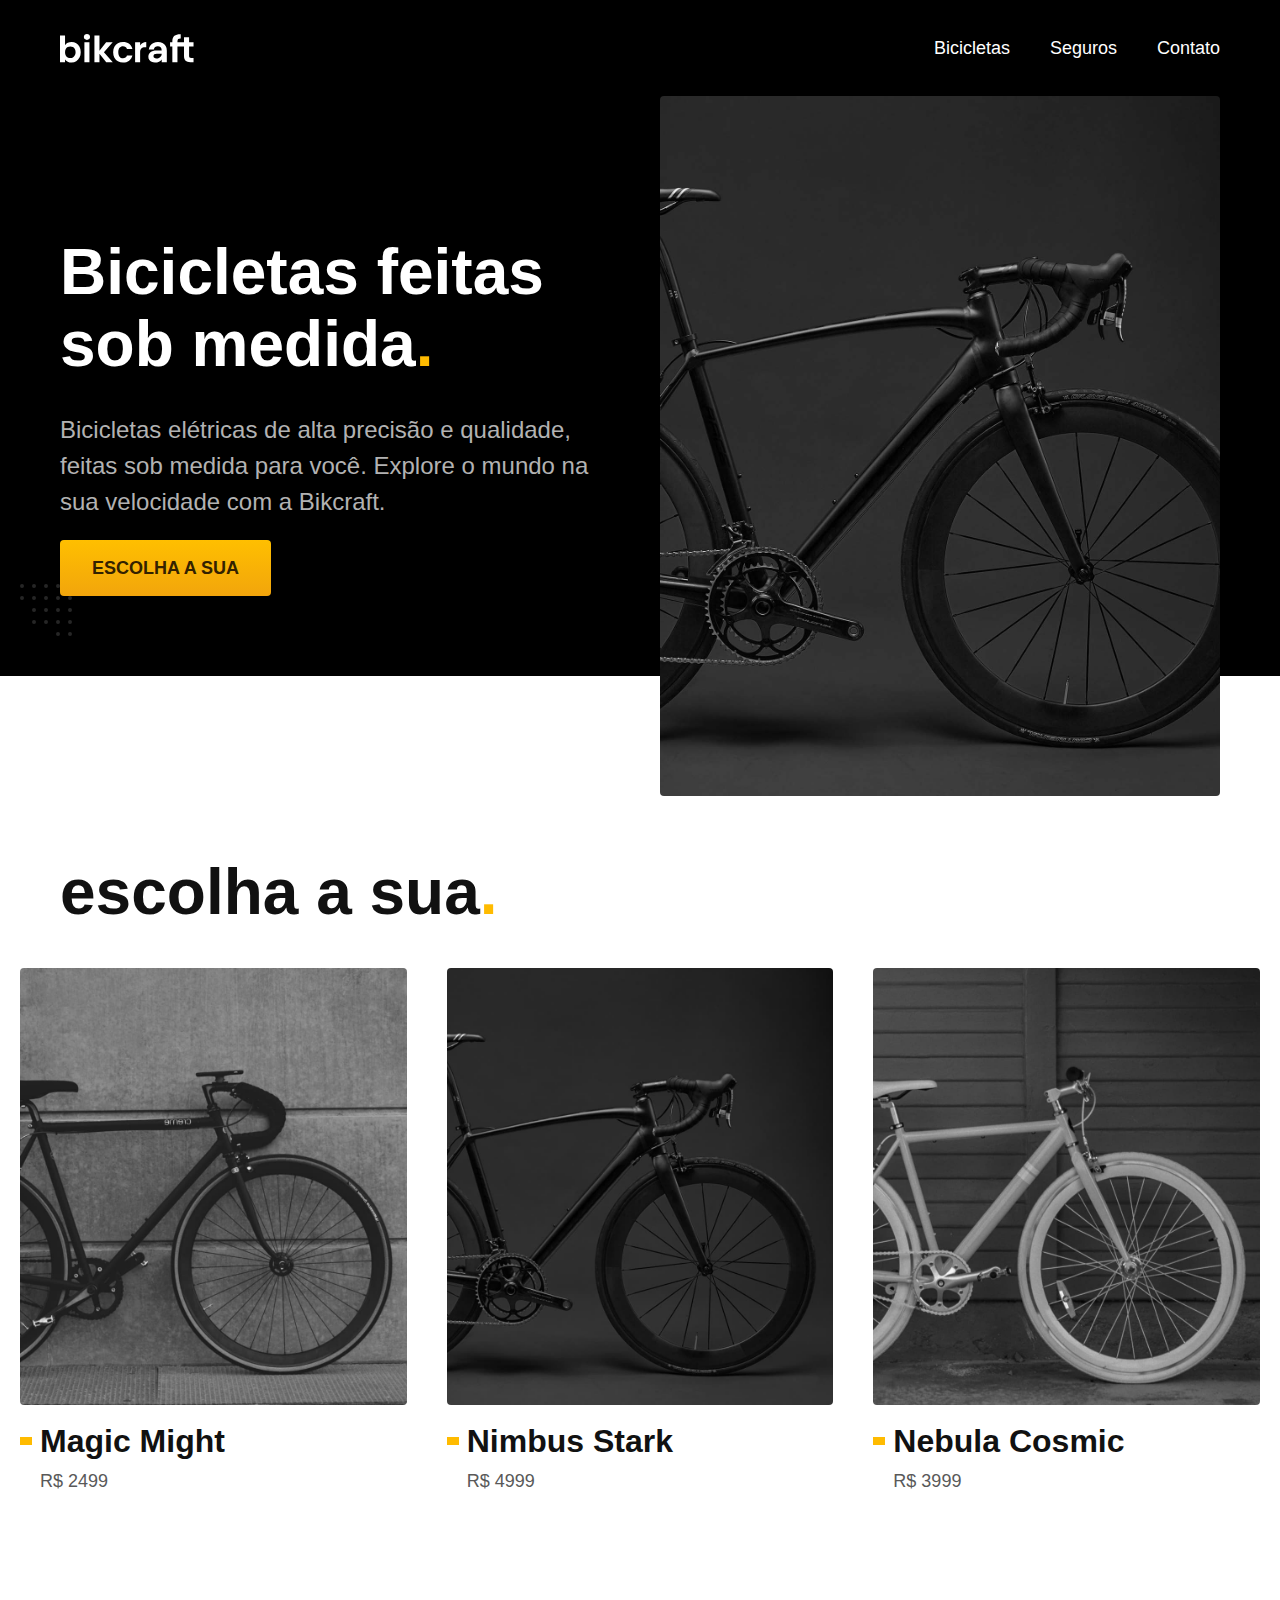
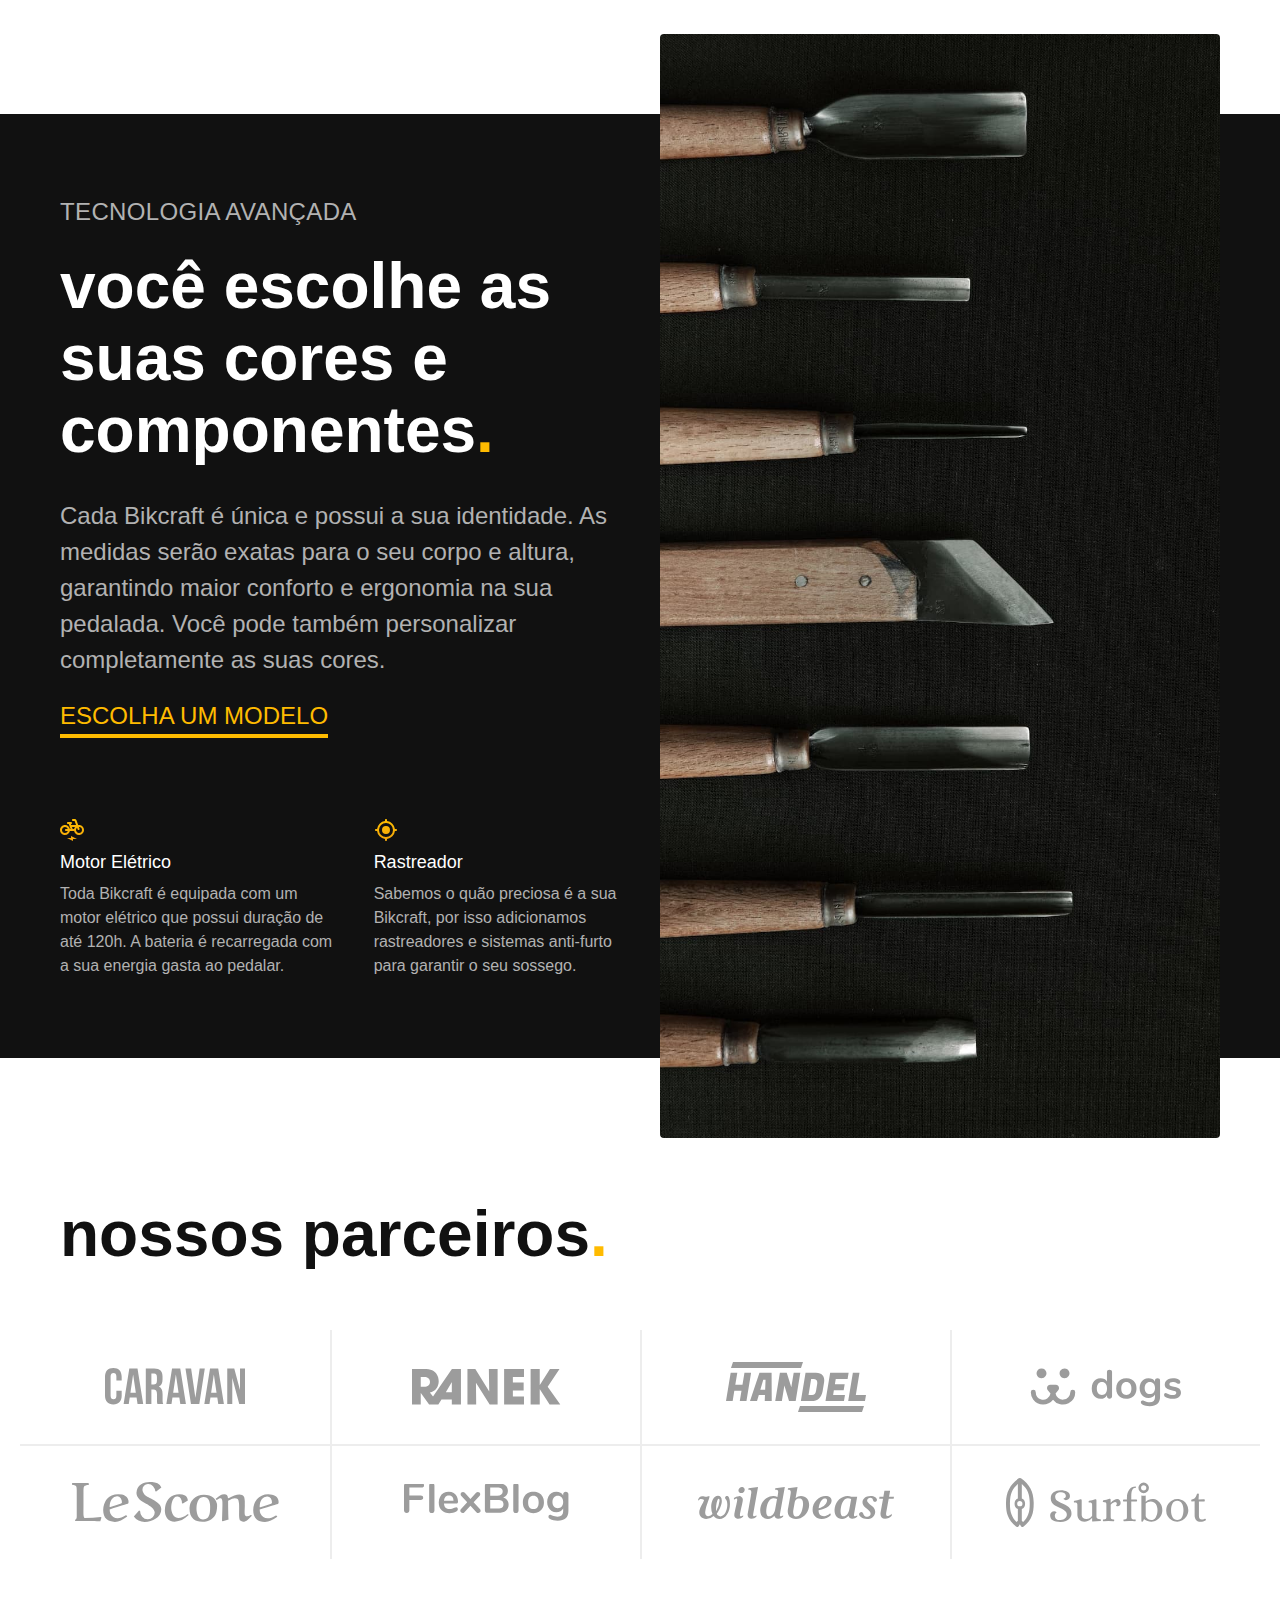
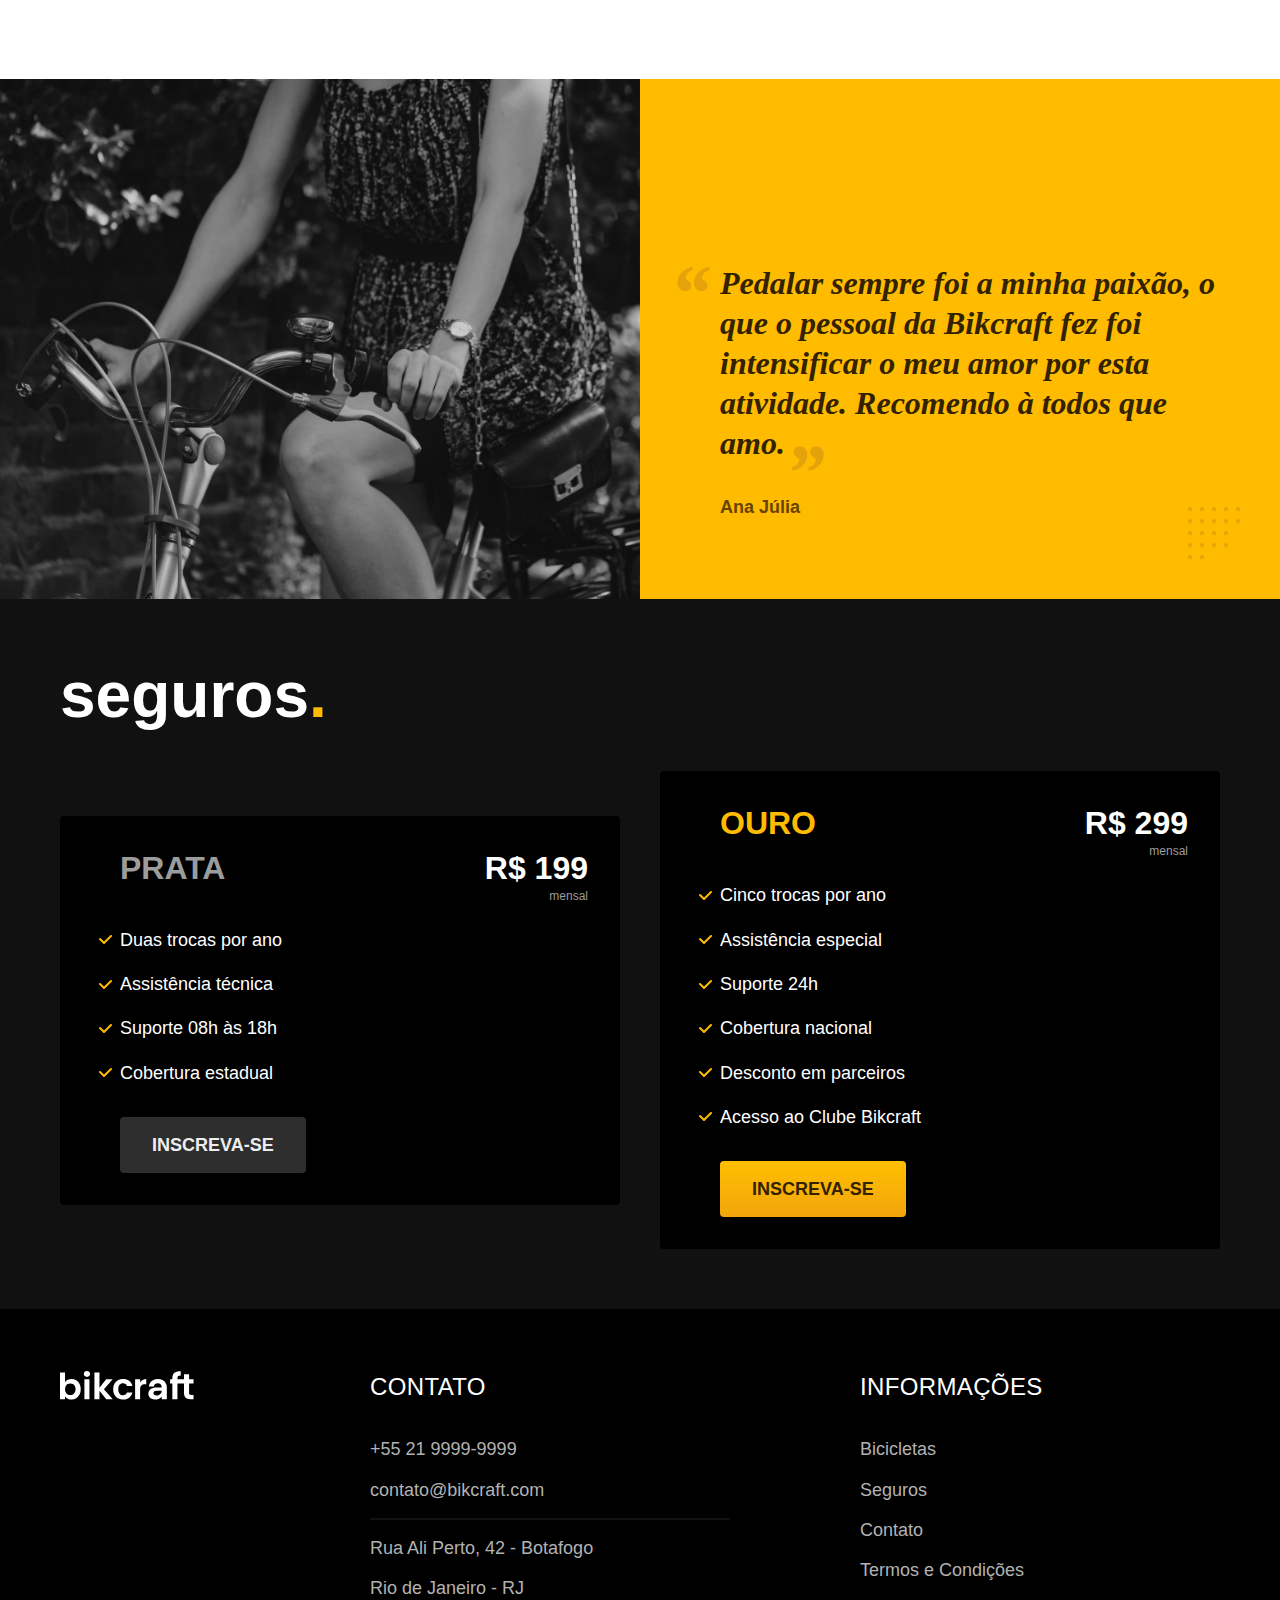
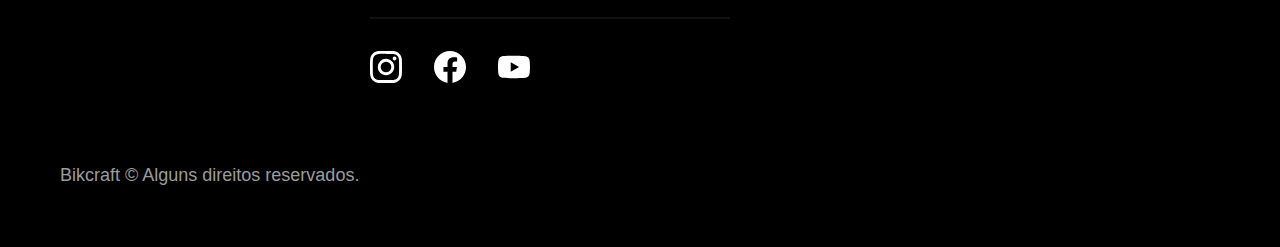
==== commit 640259c8: "add active menu" ====
--- a/index.html
+++ b/index.html
@@ -1,167 +1,199 @@
 <!DOCTYPE html>
 <html lang="pt-br">
-  <head>
-    <meta charset="UTF-8" />
-    <meta name="viewport" content="width=device-width, initial-scale=1.0" />
 
-    <title>Bikcraft - Bicicletas Elétricas</title>
-    <meta
-      name="description"
-      content="Bicicletas elétricas de alta precisão e qualidade,  feitas sob medida para o cliente. Explore o mundo na sua velocidade com a Bikcraft."
-    />
-    <link rel="preconnect" href="https://fonts.googleapis.com" />
-    <link rel="preconnect" href="https://fonts.gstatic.com" crossorigin />
-    <link
-      href="https://fonts.googleapis.com/css2?family=Merriweather:ital,wght@1,900&family=Poppins:wght@400;600&family=Roboto:wght@500&display=swap"
-      rel="stylesheet"
-    />
-    <link rel="stylesheet" href="./css/style.css" />
-  </head>
+<head>
+  <meta charset="UTF-8">
+  <meta name="viewport" content="width=device-width, initial-scale=1.0">
 
-  <body>
-    <header class="header-bg">
-      <div class="container header">
-        <a href="./">
-          <img src="./img/bikcraft.svg" alt="Bikcraft" />
+  <title>Bikcraft - Bicicletas Elétricas</title>
+  <meta name="description" content="Bicicletas elétricas de alta precisão e qualidade, feitas sob medida para o cliente. Explore o mundo na sua velocidade com a Bikcraft.">
+
+  <link rel="preload" href="./css/style.css" as="style">
+  <link rel="stylesheet" href="./css/style.css">
+</head>
+
+<body>
+  <header class="header-bg">
+    <div class="header container">
+      <a href="./">
+        <img src="./img/bikcraft.svg" width="136" height="32" alt="Bikcraft">
+      </a>
+
+      <nav aria-label="primaria">
+        <ul class="header-menu font-1-m cor-0">
+          <li><a href="./bicicletas.html">Bicicletas</a></li>
+          <li><a href="./seguros.html">Seguros</a></li>
+          <li><a href="./contato.html">Contato</a></li>
+        </ul>
+      </nav>
+    </div>
+  </header>
+
+  <main class="introducao-bg">
+    <div class="introducao container">
+      <div class="introducao-conteudo">
+        <h1 class="font-1-xxl cor-0">Bicicletas feitas sob medida<span class="cor-p1">.</span></h1>
+        <p class="font-2-l cor-5">Bicicletas elétricas de alta precisão e qualidade, feitas sob medida para você. Explore o mundo na sua velocidade com a Bikcraft.</p>
+        <a class="botao" href="./bicicletas.html">Escolha a sua</a>
+      </div>
+      <picture>
+        <source media="(max-width: 800px)" srcset="./img/bicicletas/nimbus.jpg">
+        <img src="./img/fotos/introducao.jpg" width="1280" height="1600" alt="Bicicleta elétrica preta.">
+      </picture>
+    </div>
+  </main>
+
+  <article class="bicicletas-lista">
+    <h2 class="container font-1-xxl">escolha a sua<span class="cor-p1">.</span></h2>
+
+    <ul>
+      <li>
+        <a href="./bicicletas/magic.html">
+          <img src="./img/bicicletas/magic-home.jpg" alt="Bicicleta preta" width="920" height="1040">
+          <h3 class="font-1-xl">Magic Might</h3>
+          <span class="font-2-m cor-8">R$ 2499</span>
         </a>
-        <nav aria-label="primaria">
-          <ul class="header-menu font-1-m cor-0">
+      </li>
+      <li>
+        <a href="./bicicletas/nimbus.html">
+          <img src="./img/bicicletas/nimbus-home.jpg" alt="Bicicleta preta" width="920" height="1040">
+          <h3 class="font-1-xl">Nimbus Stark</h3>
+          <span class="font-2-m cor-8">R$ 4999</span>
+        </a>
+      </li>
+      <li>
+        <a href="./bicicletas/nebula.html">
+          <img src="./img/bicicletas/nebula-home.jpg" alt="Bicicleta preta" width="920" height="1040">
+          <h3 class="font-1-xl">Nebula Cosmic</h3>
+          <span class="font-2-m cor-8">R$ 3999</span>
+        </a>
+      </li>
+    </ul>
+  </article>
+
+  <article class="tecnologia-bg">
+    <div class="tecnologia container">
+      <div class="tecnologia-conteudo">
+        <span class="font-2-l-b cor-5">Tecnologia Avançada</span>
+        <h2 class="font-1-xxl cor-0">você escolhe as suas cores e componentes<span class="cor-p1">.</span></h2>
+        <p class="font-2-l cor-5">Cada Bikcraft é única e possui a sua identidade. As medidas serão exatas para o seu corpo e altura, garantindo maior conforto e ergonomia na sua pedalada. Você pode também personalizar completamente as suas cores.</p>
+        <a class="link" href="./bicicletas.html">Escolha um modelo</a>
+        <div class="tecnologia-vantagens">
+          <div>
+            <img src="./img/icones/eletrica.svg" width="24" height="24" alt="">
+            <h3 class="font-1-m cor-0">Motor Elétrico</h3>
+            <p class="font-2-s cor-5">Toda Bikcraft é equipada com um motor elétrico que possui duração de até 120h. A bateria é recarregada com a sua energia gasta ao pedalar.</p>
+          </div>
+          <div>
+            <img src="./img/icones/rastreador.svg" width="24" height="24" alt="">
+            <h3 class="font-1-m cor-0">Rastreador</h3>
+            <p class="font-2-s cor-5">Sabemos o quão preciosa é a sua Bikcraft, por isso adicionamos rastreadores e sistemas anti-furto para garantir o seu sossego.</p>
+          </div>
+        </div>
+      </div>
+      <div class="tecnologia-imagem">
+        <img src="./img/fotos/tecnologia.jpg" width="1200" height="1920" alt="">
+      </div>
+    </div>
+  </article>
+
+  <section class="parceiros" aria-label="Nossos Parceiros">
+    <h2 class="container font-1-xxl">nossos parceiros<span class="cor-p1">.</span></h2>
+
+    <ul>
+      <li><img src="./img/parceiros/caravan.svg" alt="Caravan" width="140" height="38"></li>
+      <li><img src="./img/parceiros/ranek.svg" alt="Ranek" width="149" height="36"></li>
+      <li><img src="./img/parceiros/handel.svg" alt="Handel" width="140" height="50"></li>
+      <li><img src="./img/parceiros/dogs.svg" alt="Dogs" width="152" height="39"></li>
+      <li><img src="./img/parceiros/lescone.svg" alt="LeScone" width="208" height="41"></li>
+      <li><img src="./img/parceiros/flexblog.svg" alt="FlexBlog" width="165" height="38"></li>
+      <li><img src="./img/parceiros/wildbeast.svg" alt="Wildbeast" width="196" height="34"></li>
+      <li><img src="./img/parceiros/surfbot.svg" alt="Surfbot" width="200" height="49"></li>
+    </ul>
+  </section>
+
+  <section class="depoimento" aria-label="Depoimento">
+    <div>
+      <img src="./img/fotos/depoimento.jpg" width="1560" height="1360" alt="Pessoa pedalando uma bicicleta Bikcraft">
+    </div>
+    <div class="depoimento-conteudo">
+      <blockquote class="font-1-xl cor-p5">
+        <p>Pedalar sempre foi a minha paixão, o que o pessoal da Bikcraft fez foi intensificar o meu amor por esta atividade. Recomendo à todos que amo.</p>
+      </blockquote>
+      <span class="font-1-m-b cor-p4">Ana Júlia</span>
+    </div>
+  </section>
+
+  <article class="seguros-bg">
+    <div class="seguros container">
+      <h2 class="font-1-xxl cor-0">seguros<span class="cor-p1">.</span></h2>
+      <div class="seguros-item">
+        <h3 class="font-1-xl cor-6">PRATA</h3>
+        <span class="font-1-xl cor-0">R$ 199 <span class="font-1-xs cor-6">mensal</span></span>
+        <ul class="font-2-m cor-0">
+          <li>Duas trocas por ano</li>
+          <li>Assistência técnica</li>
+          <li>Suporte 08h às 18h</li>
+          <li>Cobertura estadual</li>
+        </ul>
+        <a class="botao secundario" href="./orcamento.html">Inscreva-se</a>
+      </div>
+
+      <div class="seguros-item">
+        <h3 class="font-1-xl cor-p1">OURO</h3>
+        <span class="font-1-xl cor-0">R$ 299 <span class="font-1-xs cor-6">mensal</span></span>
+        <ul class="font-2-m cor-0">
+          <li>Cinco trocas por ano</li>
+          <li>Assistência especial</li>
+          <li>Suporte 24h</li>
+          <li>Cobertura nacional</li>
+          <li>Desconto em parceiros</li>
+          <li>Acesso ao Clube Bikcraft</li>
+        </ul>
+        <a class="botao" href="./orcamento.html">Inscreva-se</a>
+      </div>
+    </div>
+  </article>
+
+  <footer class="footer-bg">
+    <div class="footer container">
+      <img src="./img/bikcraft.svg" width="136" height="32" alt="Bikcraft">
+      <div class="footer-contato">
+        <h3 class="font-2-l-b cor-0">Contato</h3>
+        <ul class="font-2-m cor-5">
+          <li><a href="tel:+552199999999">+55 21 9999-9999</a></li>
+          <li><a href="mailto:contato@bikcraft.com">contato@bikcraft.com</a></li>
+          <li>Rua Ali Perto, 42 - Botafogo</li>
+          <li>Rio de Janeiro - RJ</li>
+        </ul>
+        <div class="footer-redes">
+          <a href="./">
+            <img src="./img/redes/instagram.svg" width="32" height="32" alt="Instagram">
+          </a>
+          <a href="./">
+            <img src="./img/redes/facebook.svg" width="32" height="32" alt="Facebook">
+          </a>
+          <a href="./">
+            <img src="./img/redes/youtube.svg" width="32" height="32" alt="Youtube">
+          </a>
+        </div>
+      </div>
+      <div class="footer-informacoes">
+        <h3 class="font-2-l-b cor-0">Informações</h3>
+        <nav>
+          <ul class="font-1-m cor-5">
             <li><a href="./bicicletas.html">Bicicletas</a></li>
             <li><a href="./seguros.html">Seguros</a></li>
             <li><a href="./contato.html">Contato</a></li>
+            <li><a href="./termos.html">Termos e Condições</a></li>
           </ul>
         </nav>
       </div>
-    </header>
-    <main class="introducao-bg">
-      <div class="container introducao">
-        <div class="introducao-conteudo">
-          <h1 class="font-1-xxl cor-0">
-            Bicicletas feitas sob medida<span class="cor-p1">.</span>
-          </h1>
-          <p class="font-2-l cor-5">
-            Bicicletas elétricas de alta precisão e qualidade, feitas sob medida
-            para você. Explore o mundo na sua velocidade com a Bikcraft.
-          </p>
-          <a class="botao" href="./bicicletas.html">Escolha a sua</a>
-        </div>
-        <div>
-          <img
-            src="./img/fotos/introducao.jpg"
-            alt="Bicicleta elétrica preta."
-          />
-        </div>
-      </div>
-    </main>
-    <article class="bicicletas-lista">
-      <h2 class="container font-1-xxl">
-        escolha a sua<span class="cor-p1">.</span>
-      </h2>
-      <ul>
-        <li>
-          <a href="./bicicletas/magic.html">
-            <img src="img/bicicletas/magic-home.jpg" alt="Bicicleta Preta" />
-            <h3 class="font-1-xl">Magic Might</h3>
-            <span class="font-2-m cor-8">R$ 2499</span>
-          </a>
-        </li>
-        <li>
-          <a href="./bicicletas/nimbus.html">
-            <img src="img/bicicletas/nimbus-home.jpg" alt="Bicicleta Preta" />
-            <h3 class="font-1-xl">Nimbus Stark</h3>
-            <span class="font-2-m cor-8">R$ 4999</span>
-          </a>
-        </li>
-        <li>
-          <a href="./bicicletas/nebula.html">
-            <img src="img/bicicletas/nebula-home.jpg" alt="Bicicleta Preta" />
-            <h3 class="font-1-xl">Nebula Might</h3>
-            <span class="font-2-m cor-8">R$ 3999</span>
-          </a>
-        </li>
-      </ul>
-    </article>
-    <article class="tecnologia-bg">
-      <div class="tecnologia-conteudo container">
-        <div class="tecnologia-info">
-          <span class="font-2-l-b cor-5">tecnologia avançada</span>
-          <h1 class="font-1-xxl cor-0">
-            você escolhe as suas cores e componentes<span class="cor-p1"
-              >.</span
-            >
-          </h1>
-          <p class="font-2-l cor-4">
-            Cada Bikcraft é única e possui a sua identidade. As medidas serão
-            exatas para o seu corpo e altura, garantindo maior conforto e
-            ergonomia na sua pedalada. Você pode também personalizar
-            completamente as suas.
-          </p>
-          <a class="link" href="#">escolha um modelo</a>
-          <div class="tencologia-vantagens">
-            <div>
-              <img src="/img/icones/eletrica.svg" />
-              <h2 class="font-1-m cor-1">Motor elétrico</h2>
-              <p class="font-2-s cor-4">
-                Toda Bikcraft é equipada com um motor elétrico que po ssui
-                duração de até 120h. A bateria é recarregada com a sua energia
-                gasta ao pedalar.
-              </p>
-            </div>
-            <div>
-              <img src="/img/icones/rastreador.svg" />
-              <h2 class="cor-1 font-1-m">Rastreador</h2>
-              <p class="font-2-s cor-4">
-                Sabemos o quão preciosa é a sua Bikcraft, por isso adicionamos
-                rastreadores e sistemas anti-furto para garantir o seu sossego.
-              </p>
-            </div>
-          </div>
-        </div>
-        <div class="tecnologia-img">
-          <img src="./img/fotos/tecnologia.jpg" alt="" />
-        </div>
-      </div>
-    </article>
-    <section class="container parceiros">
-      <h2 class="font-1-xxl cor-10">
-        nossos parceiros<span class="cor-p1">.</span>
-      </h2>
-      <ul>
-        <li><img src="img/parceiros/caravan.svg" /></li>
-        <li><img src="img/parceiros/ranek.svg" /></li>
-        <li><img src="img/parceiros/handel.svg" /></li>
-        <li><img src="img/parceiros/dogs.svg" /></li>
-        <li><img src="img/parceiros/lescone.svg" /></li>
-        <li><img src="img/parceiros/flexblog.svg" /></li>
-        <li><img src="img/parceiros/wildbeast.svg" /></li>
-        <li><img src="img/parceiros/surfbot.svg" /></li>
-      </ul>
-    </section>
-    <section class="depoimento" aria-label="Depoimento">
-      <div>
-        <img
-          src="./img/fotos/depoimento.jpg"
-          alt="Pessoa pedalando uma bicicleta Bikcraft"
-        />
-      </div>
-      <div class="depoimento-conteudo">
-        <blockquote class="font-1-xl cor-p5">
-          <p>
-            Pedalar sempre foi a minha paixão, o que o pessoal da Bikcraft fez
-            foi intensificar o meu amor por esta atividade. Recomendo à todos
-            que amo.
-          </p>
-        </blockquote>
-        <span class="font-1-m-b cor-p4">Ana Júlia</span>
-      </div>
-    </section>
-    <div class="seguros-bg">
-      <div class="seguros container">
-        <h1 class="font-1-xxl cor-0">seguros<span class="cor-p1">.</span></h1>
-        <div class="seguros-item">
-          <h3>PRATA</h3>
-        </div>
-      </div>
+      <p class="footer-copy font-2-m cor-6">Bikcraft © Alguns direitos reservados.</p>
     </div>
-  </body>
-</html>
+  </footer>
+
+  <script src="./js/script.js"></script>
+</body>
+
+</html>--- a/css/style.css
+++ b/css/style.css
@@ -3,14 +3,37 @@
 @import "./utilidades/cores.css";
 
 @import "./global/header.css";
+@import "./global/footer.css";
 
 /* Utilidades */
 @import "./utilidades/componentes.css";
+@import "./utilidades/formulario.css";
 
 /* Home */
 @import "./home/introducao.css";
-@import "./home/bicicletas-lista.css";
 @import "./home/tecnologia.css";
 @import "./home/parceiros.css";
 @import "./home/depoimento.css";
-@import "./home/seguros.css";
+
+/* Bicicletas */
+@import "./bicicletas/bicicletas-lista.css";
+@import "./bicicletas/bicicletas.css";
+
+/* Bicicleta */
+@import "./bicicleta/bicicleta.css";
+@import "./bicicleta/seguro.css";
+
+/* Seguros */
+@import "./seguros/seguros.css";
+@import "./seguros/vantagens.css";
+@import "./seguros/perguntas.css";
+
+/* Contato */
+@import "./contato/contato.css";
+@import "./contato/lojas.css";
+
+/* Contato */
+@import "./orcamento/orcamento.css";
+
+/* Termos */
+@import "./termos/termos.css";
--- a/css/style.css
+++ b/css/style.css
@@ -3,14 +3,37 @@
 @import "./utilidades/cores.css";
 
 @import "./global/header.css";
+@import "./global/footer.css";
 
 /* Utilidades */
 @import "./utilidades/componentes.css";
+@import "./utilidades/formulario.css";
 
 /* Home */
 @import "./home/introducao.css";
-@import "./home/bicicletas-lista.css";
 @import "./home/tecnologia.css";
 @import "./home/parceiros.css";
 @import "./home/depoimento.css";
-@import "./home/seguros.css";
+
+/* Bicicletas */
+@import "./bicicletas/bicicletas-lista.css";
+@import "./bicicletas/bicicletas.css";
+
+/* Bicicleta */
+@import "./bicicleta/bicicleta.css";
+@import "./bicicleta/seguro.css";
+
+/* Seguros */
+@import "./seguros/seguros.css";
+@import "./seguros/vantagens.css";
+@import "./seguros/perguntas.css";
+
+/* Contato */
+@import "./contato/contato.css";
+@import "./contato/lojas.css";
+
+/* Contato */
+@import "./orcamento/orcamento.css";
+
+/* Termos */
+@import "./termos/termos.css";
